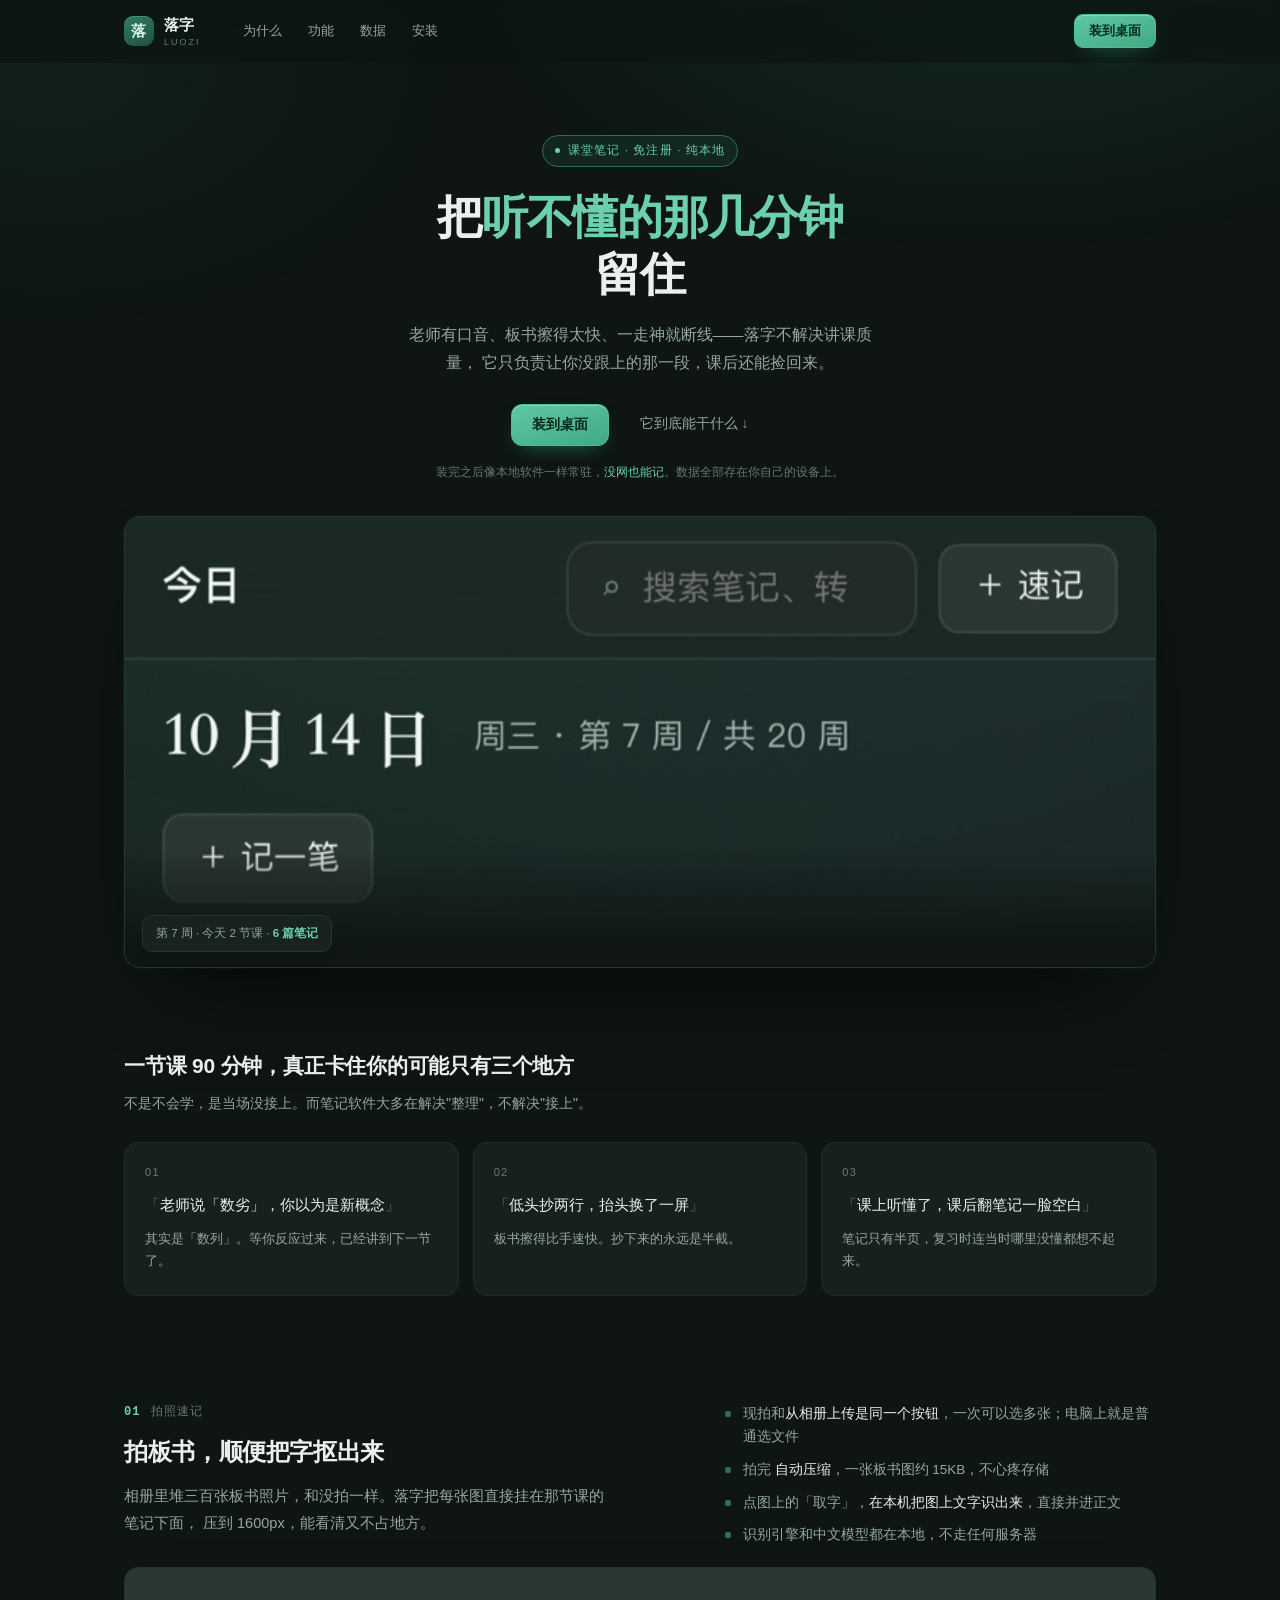
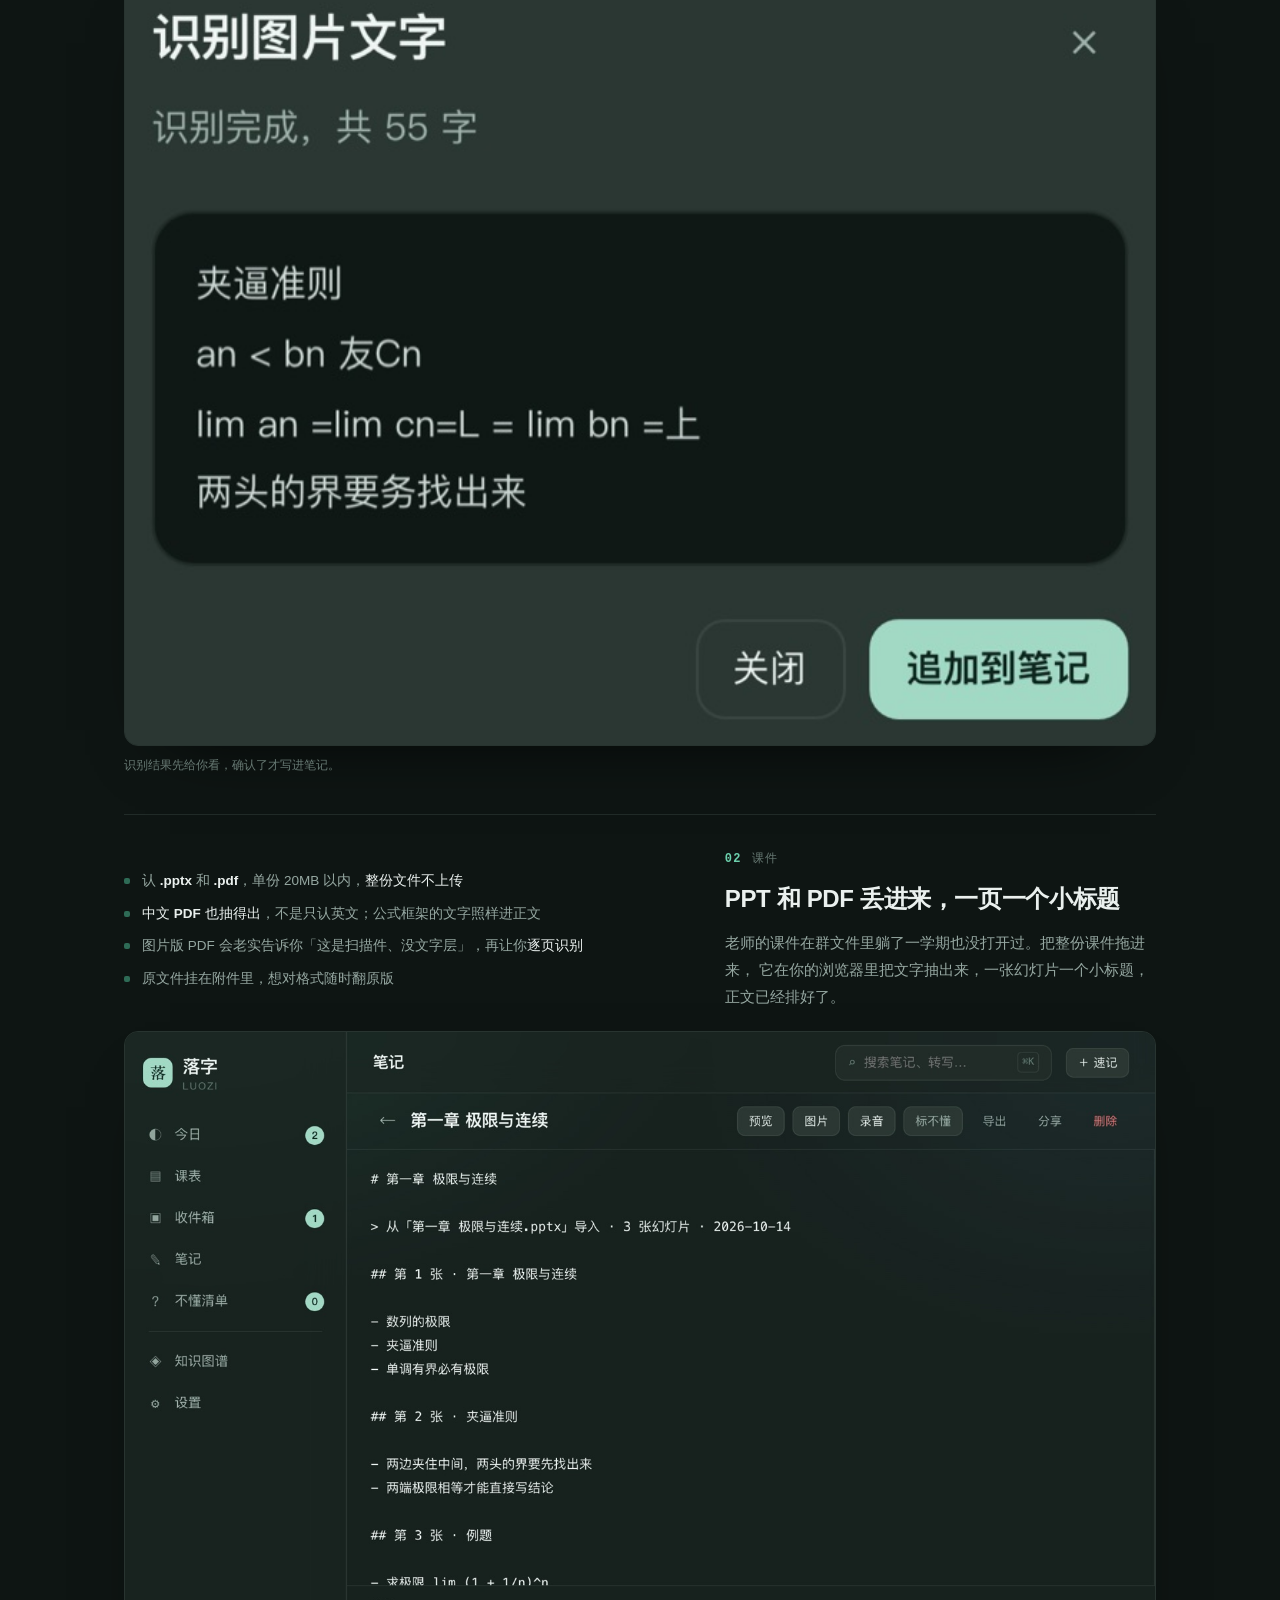
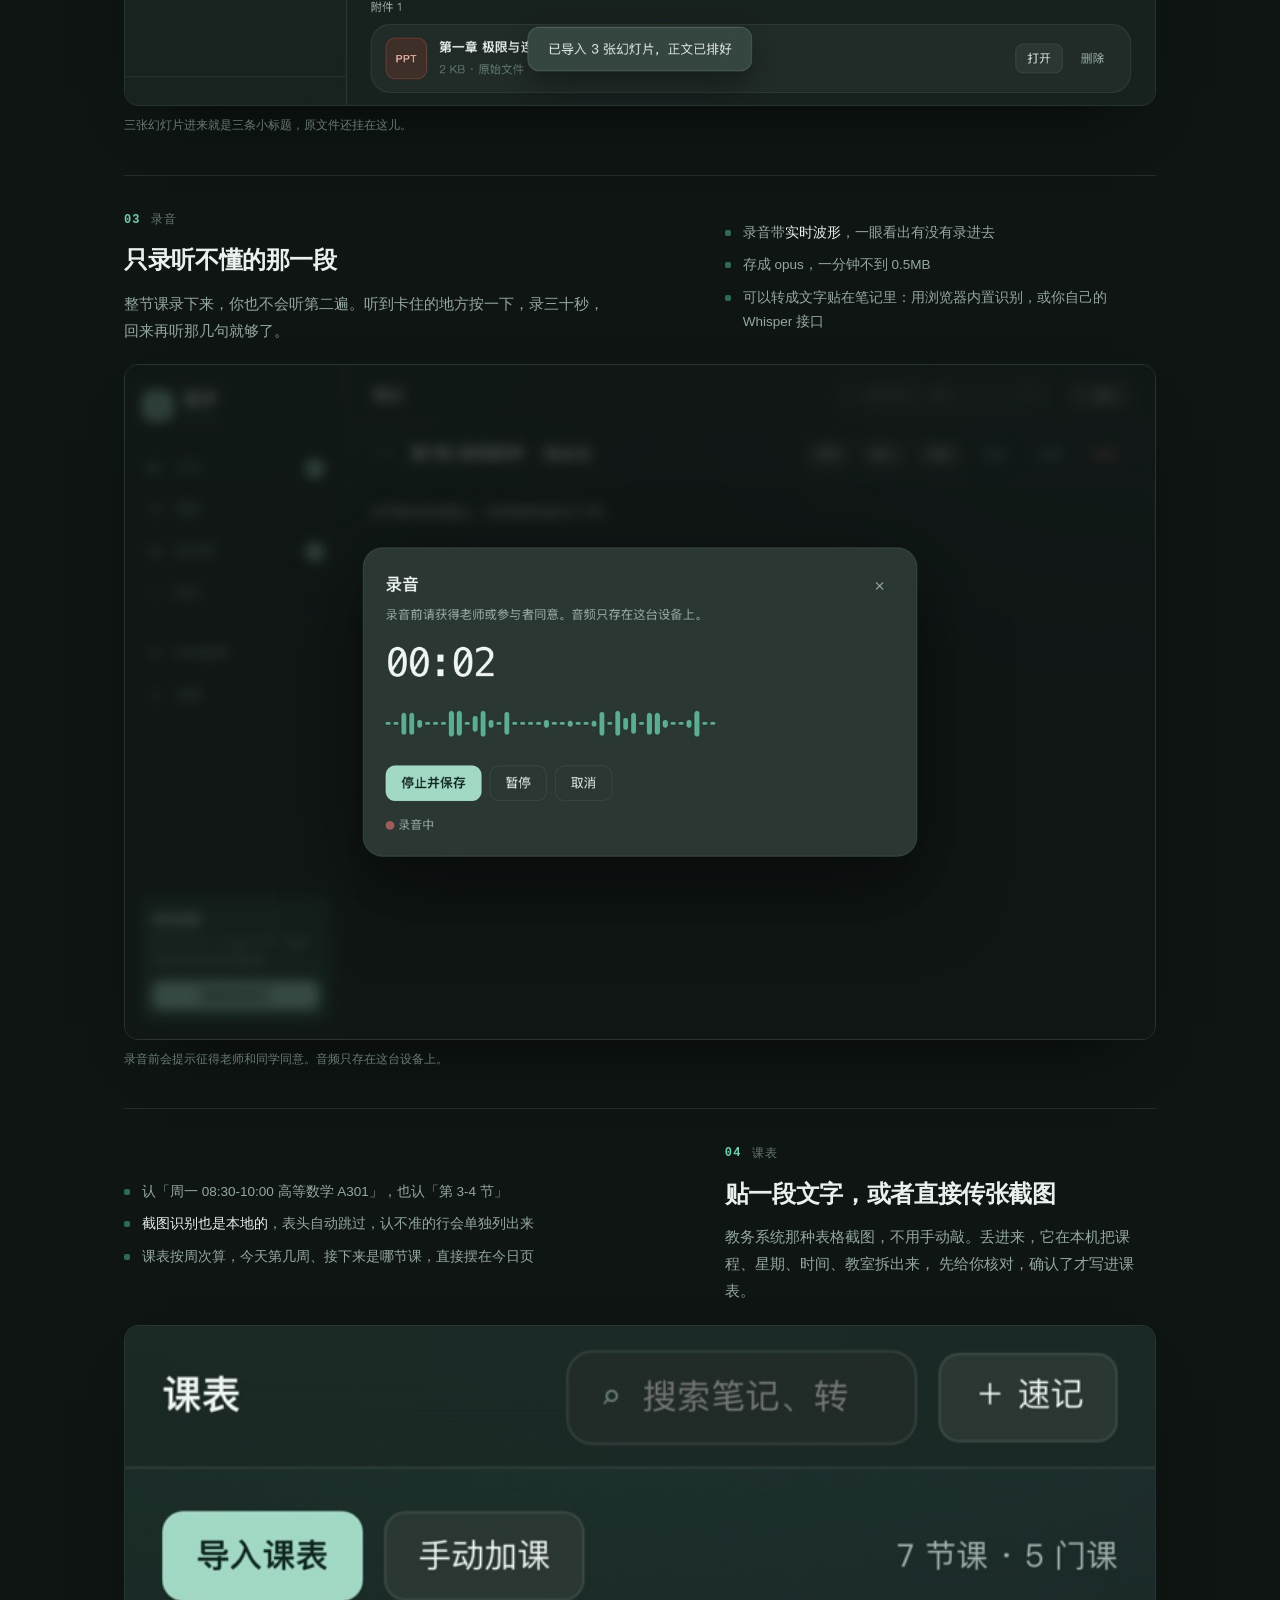
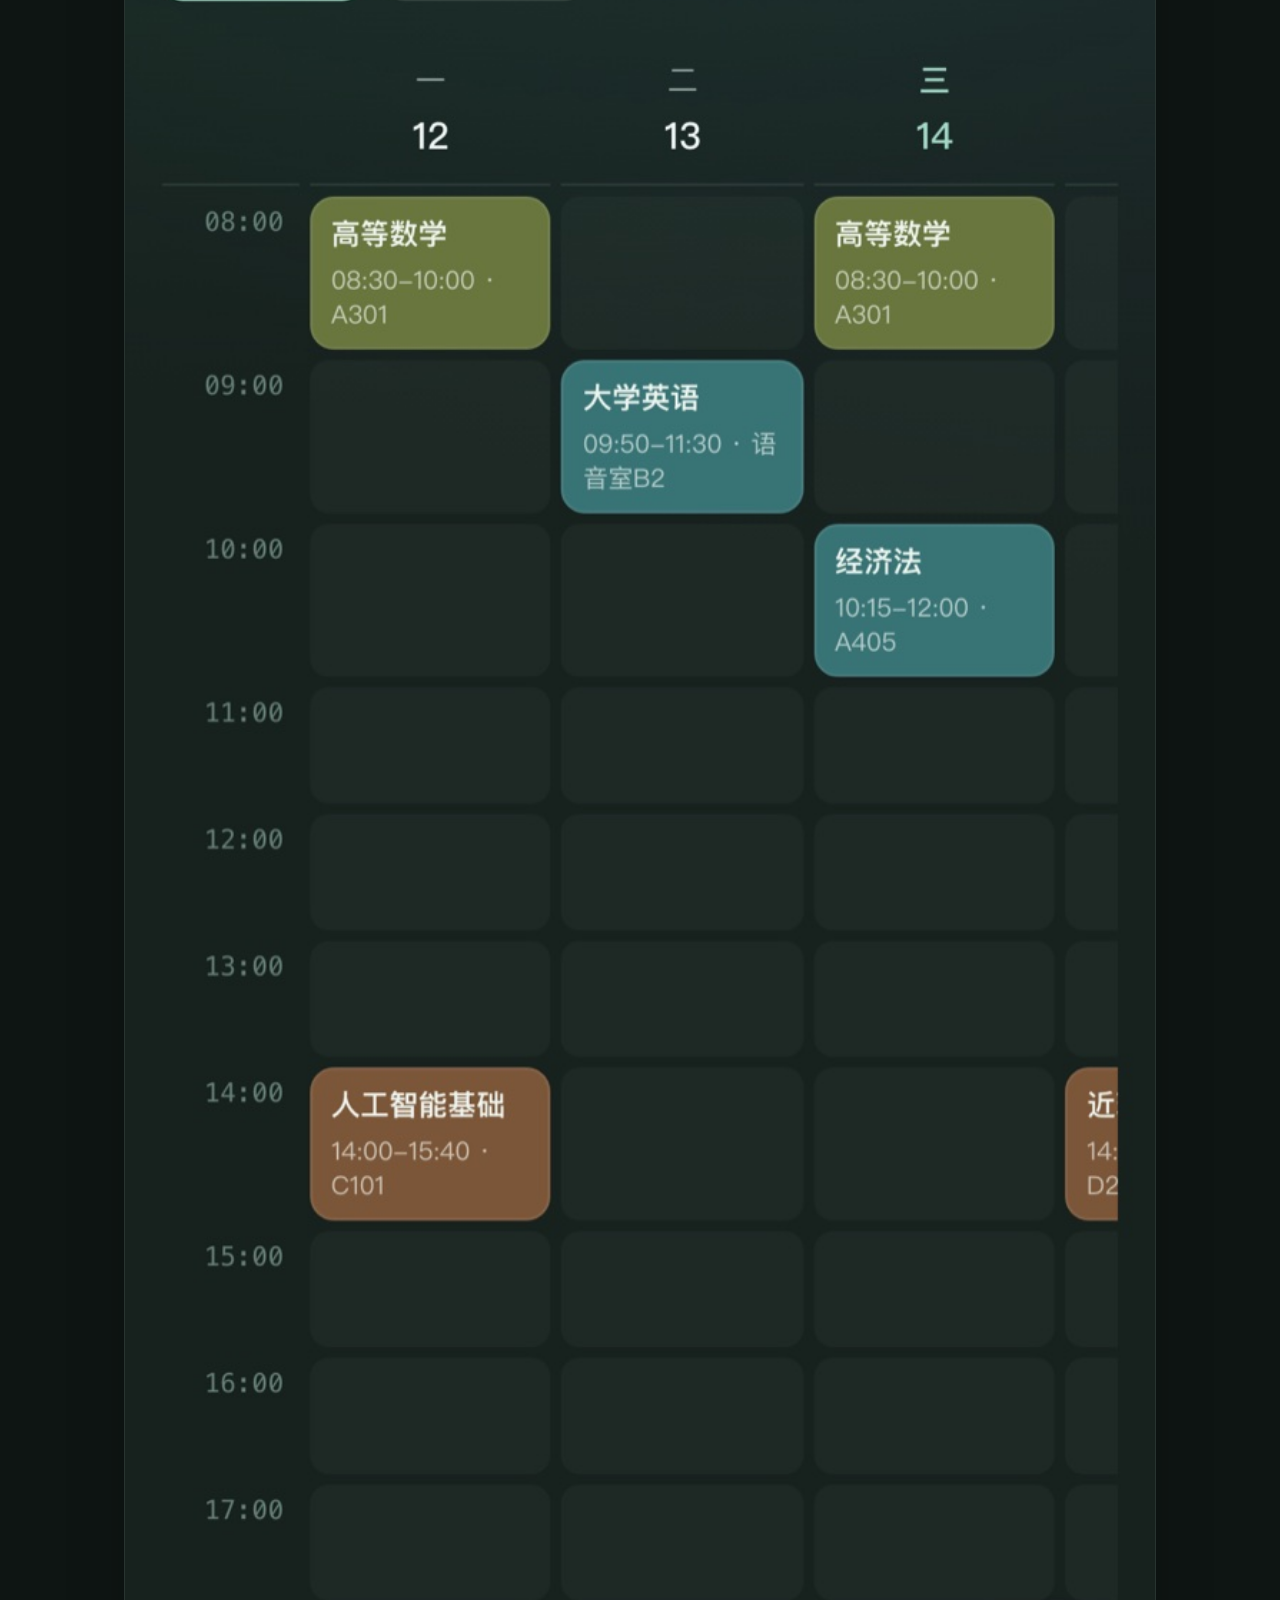
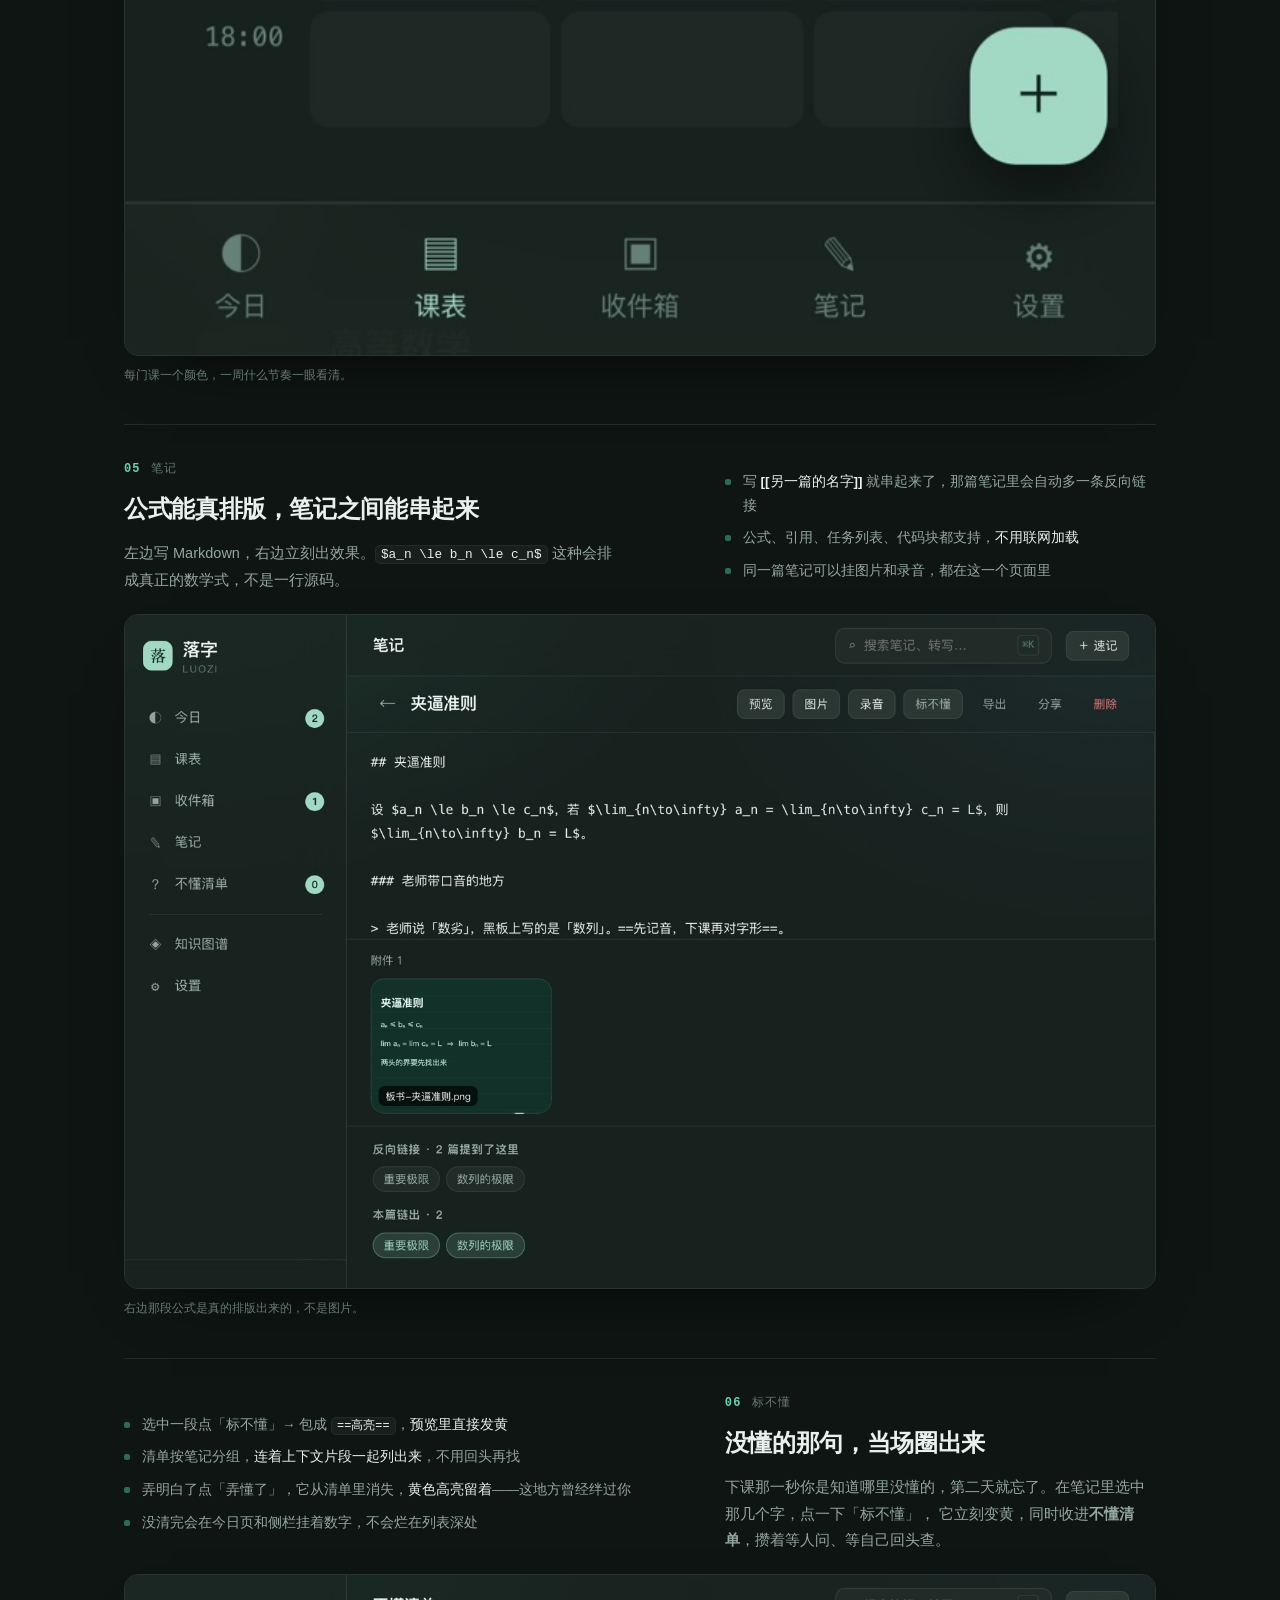
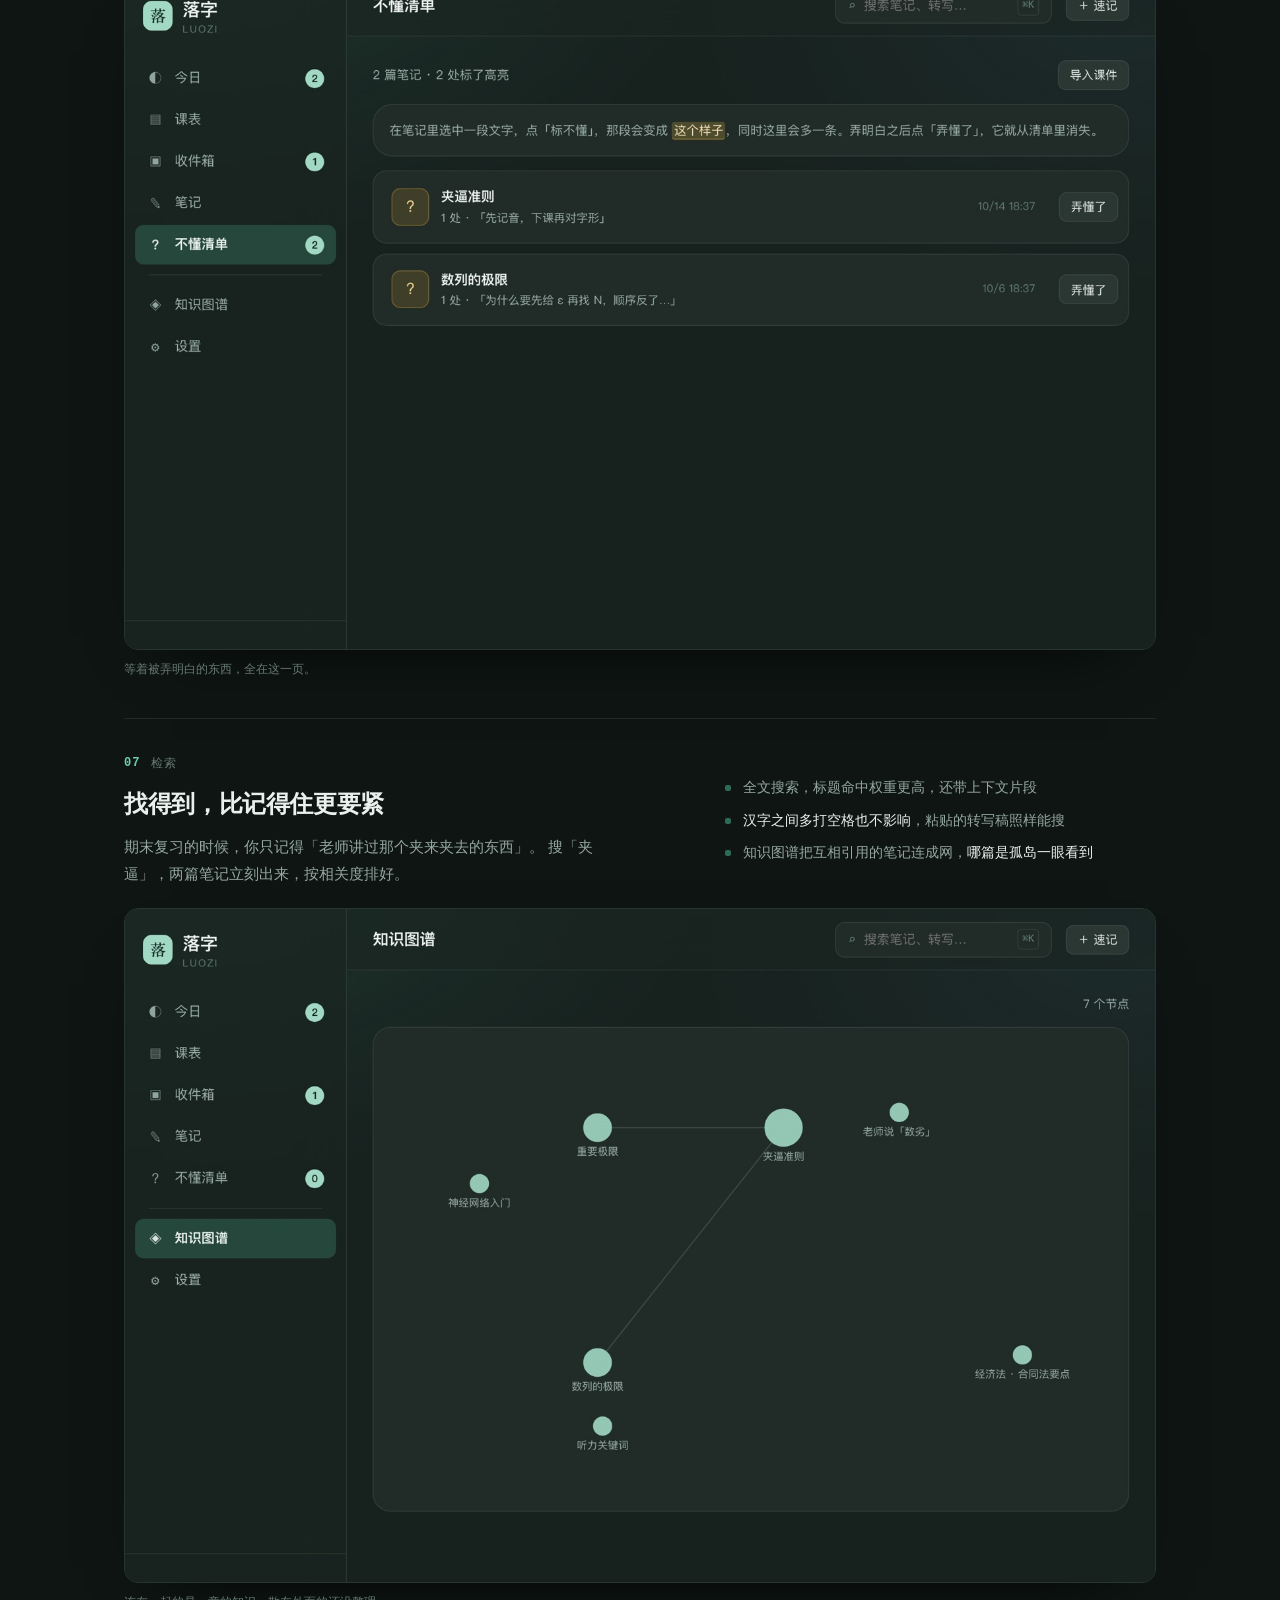
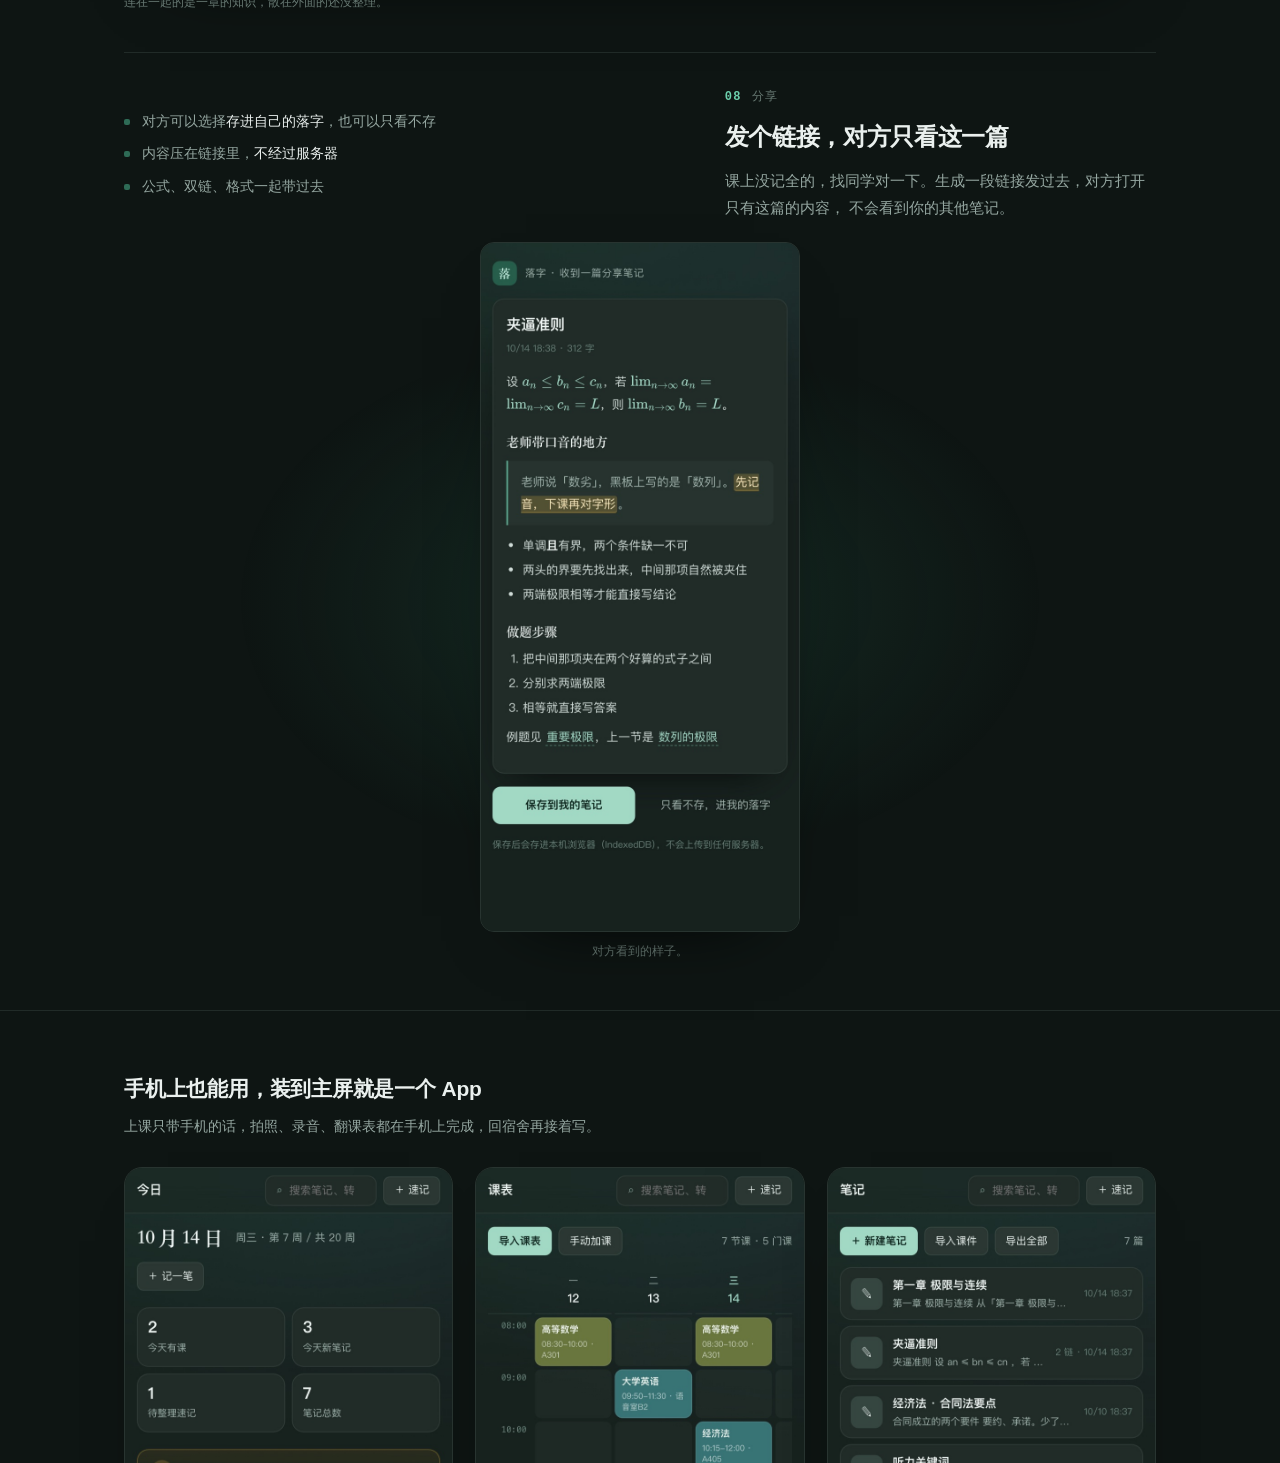
==== index.html @ c2683d43 "落字 v1.4.0：拍照速记 / 课件导入 / 录音 / 双链笔记" ====
<!DOCTYPE html>
<html lang="zh-CN">
<head>
<meta charset="UTF-8">
<meta name="viewport" content="width=device-width, initial-scale=1, viewport-fit=cover">
<title>落字 · 把听不懂的那几分钟留住</title>
<meta name="description" content="落字是给大学生用的课堂笔记工具：拍板书取字、把 PPT 和 PDF 课件导进来、录没听懂的那段、识别课表截图、写带公式和双链的笔记，再把没弄懂的地方圈出来。不用注册，数据只存在你自己的设备上。">
<meta name="theme-color" content="#0c1814">
<link rel="manifest" href="manifest.webmanifest">
<link rel="icon" href="icons/favicon-32.png" sizes="32x32">
<link rel="apple-touch-icon" href="icons/apple-touch-icon.png">
<style>
:root {
  --hue: 159;
  --bg: hsl(159 20% 7%);
  --bg-soft: hsl(159 17% 9%);
  --panel: hsl(159 15% 11%);
  --line: hsl(159 13% 18%);
  --line-soft: hsl(159 13% 15%);
  --ink: hsl(159 18% 93%);
  --muted: hsl(159 9% 62%);
  --faint: hsl(159 8% 44%);
  --mint: hsl(159 52% 62%);
  --mint-soft: hsl(159 40% 30%);
  --mint-deep: hsl(159 45% 18%);
  --warn: hsl(32 70% 62%);
  --r: 14px;
  --maxw: 1080px;
}

* { box-sizing: border-box; }
html { scroll-behavior: smooth; }

body {
  margin: 0;
  background: var(--bg);
  color: var(--ink);
  font-family: -apple-system, BlinkMacSystemFont, "PingFang SC", "Hiragino Sans GB",
    "Microsoft YaHei", "Segoe UI", Roboto, sans-serif;
  font-size: 15px;
  line-height: 1.7;
  -webkit-font-smoothing: antialiased;
  text-rendering: optimizeLegibility;
}

/* 背景一层极淡的光，别用花哨渐变 */
body::before {
  content: "";
  position: fixed;
  inset: 0;
  pointer-events: none;
  z-index: 0;
  background:
    radial-gradient(900px 520px at 78% -8%, hsl(159 45% 26% / .30), transparent 62%),
    radial-gradient(680px 420px at 4% 8%, hsl(159 40% 20% / .22), transparent 60%);
}
body > * { position: relative; z-index: 1; }

.wrap { max-width: var(--maxw); margin: 0 auto; padding: 0 24px; }
img { max-width: 100%; height: auto; display: block; }
a { color: inherit; text-decoration: none; }

/* ---------------- 顶部 ---------------- */
.topbar {
  position: sticky; top: 0; z-index: 50;
  backdrop-filter: saturate(140%) blur(14px);
  background: hsl(159 20% 7% / .78);
  border-bottom: 1px solid transparent;
  transition: border-color .25s, background .25s;
}
.topbar.stuck { border-bottom-color: var(--line-soft); }
.topbar .wrap {
  height: 62px; display: flex; align-items: center; gap: 18px;
}
.brand { display: flex; align-items: center; gap: 10px; font-weight: 600; letter-spacing: .01em; }
.brand .mark {
  width: 30px; height: 30px; border-radius: 9px; display: grid; place-items: center;
  background: linear-gradient(150deg, hsl(159 46% 34%), hsl(159 42% 22%));
  color: hsl(159 60% 90%); font-size: 15px; font-weight: 700;
  box-shadow: inset 0 1px 0 hsl(159 60% 70% / .25);
}
.brand small { display: block; font-size: 9px; letter-spacing: .22em; color: var(--faint); font-weight: 500; margin-top: -3px; }
.topnav { display: flex; gap: 4px; margin-left: 14px; }
.topnav a {
  font-size: 13px; color: var(--muted); padding: 7px 11px; border-radius: 8px;
  transition: color .2s, background .2s;
}
.topnav a:hover { color: var(--ink); background: hsl(159 15% 14%); }
.topbar .sp { flex: 1; }

.btn {
  display: inline-flex; align-items: center; justify-content: center; gap: 8px;
  height: 42px; padding: 0 20px; border-radius: 11px; border: 1px solid var(--line);
  background: var(--panel); color: var(--ink); font-size: 13.5px; font-weight: 550;
  cursor: pointer; font-family: inherit; white-space: nowrap;
  transition: transform .16s, background .2s, border-color .2s, box-shadow .2s;
}
.btn:hover { background: hsl(159 15% 14%); border-color: hsl(159 13% 26%); }
.btn:active { transform: translateY(1px); }
.btn-primary {
  background: linear-gradient(160deg, hsl(159 48% 58%), hsl(159 44% 46%));
  border-color: hsl(159 45% 52%); color: hsl(159 60% 10%); font-weight: 650;
  box-shadow: 0 8px 22px -12px hsl(159 60% 40% / .9), inset 0 1px 0 hsl(159 70% 80% / .45);
}
.btn-primary:hover { background: linear-gradient(160deg, hsl(159 52% 64%), hsl(159 46% 50%)); border-color: hsl(159 50% 58%); }
.btn-sm { height: 34px; padding: 0 14px; font-size: 12.5px; border-radius: 9px; }
.btn-ghost { background: transparent; border-color: transparent; color: var(--muted); }
.btn-ghost:hover { color: var(--ink); background: hsl(159 15% 13%); }

/* ---------------- Hero ---------------- */
.hero { padding: 72px 0 34px; }
.hero .grid {
  display: grid; grid-template-columns: minmax(0, 1fr); gap: 34px;
}
.hero-copy { max-width: 720px; margin: 0 auto; text-align: center; }
.eyebrow {
  display: inline-flex; align-items: center; gap: 8px;
  font-size: 11.5px; letter-spacing: .1em; color: var(--mint);
  border: 1px solid var(--mint-soft); background: hsl(159 40% 14% / .6);
  padding: 5px 12px; border-radius: 999px; margin-bottom: 22px;
}
.eyebrow i { width: 5px; height: 5px; border-radius: 50%; background: var(--mint); display: block; }
.hero h1 {
  margin: 0 0 18px; font-size: clamp(30px, 3.6vw, 46px); line-height: 1.24;
  letter-spacing: -.02em; font-weight: 680;
}
.hero h1 em { font-style: normal; color: var(--mint); }
.hero .lead {
  margin: 0 0 26px; font-size: 15.5px; color: var(--muted); line-height: 1.85; max-width: 30em;
}
.hero .cta { display: flex; gap: 10px; flex-wrap: wrap; align-items: center; justify-content: center; }
.hero .micro { margin: 16px 0 0; font-size: 12px; color: var(--faint); line-height: 1.7; }
.hero .micro b { color: var(--mint); font-weight: 550; }

.hero-shot { position: relative; }
.hero-shot .frame {
  position: relative; border-radius: 16px; overflow: hidden; border: 1px solid var(--line);
  background: var(--panel); max-height: 452px;
  box-shadow: 0 40px 90px -50px #000, 0 0 0 1px hsl(159 30% 40% / .06);
}
/* 底部渐隐，让窗口自然落进页面，而不是一刀切断 */
.hero-shot .frame::after {
  content: ""; position: absolute; left: 0; right: 0; bottom: 0; height: 120px;
  background: linear-gradient(to bottom, hsl(159 20% 7% / 0), var(--bg) 88%);
  pointer-events: none;
}
.hero-shot .frame img { width: 100%; }
.hero-shot .badge {
  position: absolute; left: 18px; bottom: 16px;
  background: hsl(159 18% 12% / .92); border: 1px solid var(--line);
  border-radius: 10px; padding: 8px 13px; font-size: 11.5px; color: var(--muted);
  backdrop-filter: blur(8px);
  box-shadow: 0 12px 30px -18px #000;
}
.hero-shot .badge b { color: var(--mint); font-weight: 600; }

/* ---------------- 痛点 ---------------- */
.pain { padding: 46px 0 18px; }
.sec-head { margin-bottom: 26px; }
.sec-head h2 { margin: 0 0 8px; font-size: 21px; letter-spacing: -.01em; font-weight: 620; }
.sec-head p { margin: 0; color: var(--muted); font-size: 14px; }
.pain-grid { display: grid; grid-template-columns: repeat(3, 1fr); gap: 14px; }
.pain-card {
  background: var(--panel); border: 1px solid var(--line-soft); border-radius: var(--r);
  padding: 20px 20px 22px;
}
.pain-card .n {
  font-size: 11px; color: var(--faint); letter-spacing: .12em; margin-bottom: 10px;
}
.pain-card q {
  display: block; font-size: 15px; line-height: 1.7; color: var(--ink); quotes: none;
}
.pain-card q::before { content: "「"; color: var(--faint); }
.pain-card q::after { content: "」"; color: var(--faint); }
.pain-card .then { margin-top: 12px; font-size: 12.5px; color: var(--muted); line-height: 1.75; }

/* ---------------- 功能 ---------------- */
.features { padding: 54px 0 10px; }
.feat {
  display: grid; grid-template-columns: minmax(0, 1fr); gap: 20px;
  padding: 34px 0 40px; border-top: 1px solid var(--line-soft);
}
.feat:first-of-type { border-top: none; }
/* 文案区：标题/引言在一边，三条要点在另一边，左右交错出节奏 */
.feat-copy {
  display: grid; grid-template-columns: minmax(0, 1.12fr) minmax(0, .88fr);
  column-gap: 52px; align-items: center;
}
.feat-copy > * { grid-column: 1; }
.feat-copy > ul { grid-column: 2; grid-row: 1 / span 4; align-self: center; }
.feat.flip .feat-copy > * { grid-column: 2; }
.feat.flip .feat-copy > ul { grid-column: 1; }
.feat .kicker {
  display: flex; align-items: center; gap: 10px; margin-bottom: 10px;
  font-size: 11.5px; letter-spacing: .1em; color: var(--faint);
}
.feat .kicker b {
  font-family: ui-monospace, SFMono-Regular, Menlo, monospace;
  font-size: 12px; color: var(--mint); font-weight: 600;
}
.feat h3 { margin: 0 0 10px; font-size: 24px; letter-spacing: -.015em; font-weight: 650; }
.feat p { margin: 0; color: var(--muted); font-size: 14.5px; line-height: 1.85; max-width: 34em; }
.feat ul { margin: 0; padding: 0; list-style: none; display: grid; gap: 9px; }
.feat li { position: relative; padding-left: 18px; font-size: 13.5px; color: var(--muted); line-height: 1.75; }
.feat li::before {
  content: ""; position: absolute; left: 0; top: 9px;
  width: 6px; height: 6px; border-radius: 2px; background: var(--mint-soft);
}
.feat li b { color: var(--ink); font-weight: 550; }
.feat code {
  font-family: ui-monospace, SFMono-Regular, Menlo, monospace;
  font-size: .88em; padding: 1px 5px; border-radius: 5px;
  background: var(--panel); border: 1px solid var(--line-soft);
  color: var(--ink); white-space: nowrap;
}
.feat-shot .frame {
  border-radius: var(--r); overflow: hidden; border: 1px solid var(--line);
  background: var(--panel); box-shadow: 0 30px 70px -46px #000;
}
.frame picture { display: block; }
.feat-shot .frame img { width: 100%; }
.feat-shot .cap {
  margin-top: 10px; font-size: 11.5px; color: var(--faint); line-height: 1.6;
}
.feat-shot.phone { position: relative; }
.feat-shot.phone::before {
  content: ""; position: absolute; inset: 0; pointer-events: none;
  background: radial-gradient(ellipse 54% 52% at 50% 50%, hsl(159 42% 24% / .34), transparent 72%);
}
.feat-shot.phone .frame { max-width: 320px; margin: 0 auto; position: relative; }
.feat-shot.phone .cap { text-align: center; }

/* ---------------- 手机展示 ---------------- */
.mobile { padding: 60px 0 30px; border-top: 1px solid var(--line-soft); }
.phones { display: grid; grid-template-columns: repeat(3, 1fr); gap: 22px; margin-top: 28px; }
.phones figure { margin: 0; }
.phones .frame {
  border-radius: 18px; overflow: hidden; border: 1px solid var(--line);
  background: var(--panel); box-shadow: 0 30px 60px -44px #000;
}
.phones figcaption { margin-top: 12px; font-size: 12px; color: var(--faint); text-align: center; }

/* ---------------- 原则 ---------------- */
.principles { padding: 52px 0 20px; }
.principle-grid { display: grid; grid-template-columns: repeat(2, 1fr); gap: 14px; }
.pr-card {
  background: var(--panel); border: 1px solid var(--line-soft); border-radius: var(--r);
  padding: 22px 22px 24px;
}
.pr-card h4 { margin: 0 0 8px; font-size: 15px; font-weight: 600; display: flex; align-items: center; gap: 9px; }
.pr-card h4 span {
  width: 22px; height: 22px; border-radius: 7px; display: grid; place-items: center;
  background: var(--mint-deep); color: var(--mint); font-size: 12px;
}
.pr-card p { margin: 0; font-size: 13px; color: var(--muted); line-height: 1.8; }

/* ---------------- 安装 ---------------- */
.install {
  margin: 56px 0 0; padding: 40px 0 56px; border-top: 1px solid var(--line-soft);
}
.install-card {
  border: 1px solid var(--line); border-radius: 18px; overflow: hidden;
  background:
    radial-gradient(700px 300px at 12% 0%, hsl(159 42% 18% / .8), transparent 60%),
    var(--bg-soft);
  padding: 34px 34px 36px;
}
.install-card h2 { margin: 0 0 8px; font-size: 22px; font-weight: 640; letter-spacing: -.01em; }
.install-card > p { margin: 0 0 22px; color: var(--muted); font-size: 14px; max-width: 44em; }
.plats { display: grid; grid-template-columns: repeat(3, 1fr); gap: 12px; margin-bottom: 24px; }
.plat {
  background: hsl(159 18% 10% / .7); border: 1px solid var(--line-soft);
  border-radius: 12px; padding: 16px 16px 18px;
}
.plat .os { font-size: 12px; color: var(--mint); letter-spacing: .06em; margin-bottom: 8px; font-weight: 550; }
.plat ol { margin: 0; padding-left: 16px; font-size: 12.5px; color: var(--muted); line-height: 1.85; }
.plat ol li::marker { color: var(--faint); }
.install-note {
  font-size: 12px; color: var(--faint); line-height: 1.75; margin: 0;
}
.install-note b { color: var(--muted); font-weight: 550; }
.install-cta { display: flex; gap: 10px; flex-wrap: wrap; align-items: center; margin-bottom: 16px; }
.install-cta .btn { margin: 0; }

/* ---------------- 页脚 ---------------- */
.foot {
  border-top: 1px solid var(--line-soft); padding: 30px 0 44px;
  display: flex; gap: 16px; align-items: center; flex-wrap: wrap;
  font-size: 12px; color: var(--faint);
}
.foot .sp { flex: 1; }
.foot a { color: var(--muted); }
.foot a:hover { color: var(--ink); }

/* ---------------- 安装提示条 ---------------- */
.snack {
  position: fixed; left: 50%; bottom: 26px; transform: translate(-50%, 20px);
  background: hsl(159 20% 12%); border: 1px solid var(--line);
  border-radius: 12px; padding: 13px 18px; font-size: 13px; color: var(--ink);
  box-shadow: 0 20px 50px -22px #000; opacity: 0; pointer-events: none;
  transition: opacity .22s, transform .22s; max-width: calc(100vw - 40px);
  line-height: 1.65; z-index: 90;
}
.snack.on { opacity: 1; transform: translate(-50%, 0); }

/* ---------------- 移动端 ---------------- */
@media (max-width: 900px) {
  .hero { padding: 42px 0 20px; }
  .hero .grid { grid-template-columns: 1fr; gap: 34px; }
  .pain-grid { grid-template-columns: 1fr; }
  .feat { gap: 20px; padding: 30px 0 34px; }
  .feat-copy { grid-template-columns: minmax(0, 1fr); column-gap: 0; row-gap: 14px; }
  .feat-copy > *, .feat.flip .feat-copy > * { grid-column: 1; }
  .feat-copy > ul, .feat.flip .feat-copy > ul { grid-column: 1; grid-row: auto; }
  .feat p { max-width: none; }
  /* 手机上换成竖版截图，按手机宽度收窄，别拉满整屏 */
  .feat-shot .frame { max-width: 310px; margin: 0 auto; }
  .feat-shot.land .frame { max-width: none; }
  .mobile { display: none; }
  .principle-grid { grid-template-columns: 1fr; }
  .plats { grid-template-columns: 1fr; }
  .phones { grid-template-columns: repeat(3, 1fr); gap: 10px; }
  .topnav { display: none; }
  .topbar .wrap { height: 56px; }
  .hero-shot .badge { left: 8px; bottom: 8px; }
}
@media (max-width: 620px) {
  .wrap { padding: 0 18px; }
  .hero h1 { font-size: 28px; }
  .hero .cta .btn { flex: 1; }
  .phones { grid-template-columns: 1fr; gap: 28px; }
  .phones .frame { max-width: 280px; margin: 0 auto; }
  .install-card { padding: 24px 20px 26px; }
  .brand small { display: none; }
}
@media (prefers-reduced-motion: reduce) {
  * { animation-duration: .01ms !important; transition-duration: .01ms !important; scroll-behavior: auto; }
}
</style>
</head>
<body>

<header class="topbar" id="topbar">
  <div class="wrap">
    <a class="brand" href="./">
      <span class="mark">落</span>
      <span>落字<small>LUOZI</small></span>
    </a>
    <nav class="topnav">
      <a href="#pain">为什么</a>
      <a href="#how">功能</a>
      <a href="#local">数据</a>
      <a href="#install">安装</a>
    </nav>
    <div class="sp"></div>
    <button class="btn btn-primary btn-sm" data-install>装到桌面</button>
  </div>
</header>

<main>

  <!-- ============ Hero ============ -->
  <section class="hero">
    <div class="wrap grid">
      <div class="hero-copy">
        <span class="eyebrow"><i></i>课堂笔记 · 免注册 · 纯本地</span>
        <h1>把<em>听不懂的那几分钟</em><br>留住</h1>
        <p class="lead">
          老师有口音、板书擦得太快、一走神就断线——落字不解决讲课质量，
          它只负责让你没跟上的那一段，课后还能捡回来。
        </p>
        <div class="cta">
          <button class="btn btn-primary" data-install>装到桌面</button>
          <a class="btn btn-ghost" href="#how">它到底能干什么 ↓</a>
        </div>
        <p class="micro" id="install-hint">
          装完之后像本地软件一样常驻，<b>没网也能记</b>。数据全部存在你自己的设备上。
        </p>
      </div>
      <div class="hero-shot">
        <div class="frame">
          <picture><source media="(max-width: 700px)" srcset="shots/m-today.jpg" width="720" height="1558"><img src="shots/today.jpg" width="1560" height="1020" alt="落字的今日页：显示当天课程、今日新笔记数和最近编辑的笔记"></picture>
        </div>
        <div class="badge">第 7 周 · 今天 2 节课 · <b>6 篇笔记</b></div>
      </div>
    </div>
  </section>

  <!-- ============ 痛点 ============ -->
  <section class="pain" id="pain">
    <div class="wrap">
      <div class="sec-head">
        <h2>一节课 90 分钟，真正卡住你的可能只有三个地方</h2>
        <p>不是不会学，是当场没接上。而笔记软件大多在解决"整理"，不解决"接上"。</p>
      </div>
      <div class="pain-grid">
        <div class="pain-card">
          <div class="n">01</div>
          <q>老师说「数劣」，你以为是新概念</q>
          <div class="then">其实是「数列」。等你反应过来，已经讲到下一节了。</div>
        </div>
        <div class="pain-card">
          <div class="n">02</div>
          <q>低头抄两行，抬头换了一屏</q>
          <div class="then">板书擦得比手速快。抄下来的永远是半截。</div>
        </div>
        <div class="pain-card">
          <div class="n">03</div>
          <q>课上听懂了，课后翻笔记一脸空白</q>
          <div class="then">笔记只有半页，复习时连当时哪里没懂都想不起来。</div>
        </div>
      </div>
    </div>
  </section>

  <!-- ============ 功能 ============ -->
  <section class="features" id="how">
    <div class="wrap">

      <div class="feat">
        <div class="feat-copy">
          <div class="kicker"><b>01</b> 拍照速记</div>
          <h3>拍板书，顺便把字抠出来</h3>
          <p>
            相册里堆三百张板书照片，和没拍一样。落字把每张图直接挂在那节课的笔记下面，
            压到 1600px，能看清又不占地方。
          </p>
          <ul>
            <li>现拍和<b>从相册上传是同一个按钮</b>，一次可以选多张；电脑上就是普通选文件</li>
            <li>拍完 <b>自动压缩</b>，一张板书图约 15KB，不心疼存储</li>
            <li>点图上的「取字」，<b>在本机把图上文字识出来</b>，直接并进正文</li>
            <li>识别引擎和中文模型都在本地，不走任何服务器</li>
          </ul>
        </div>
        <div class="feat-shot land">
          <div class="frame">
            <picture><source media="(max-width: 700px)" srcset="shots/m-ocr.jpg" width="720" height="543"><img src="shots/ocr.jpg" width="1560" height="1020" alt="在笔记里对一张板书图片执行「取字」，识别结果出现在弹层中"></picture>
          </div>
          <div class="cap">识别结果先给你看，确认了才写进笔记。</div>
        </div>
      </div>

      <div class="feat flip">
        <div class="feat-copy">
          <div class="kicker"><b>02</b> 课件</div>
          <h3>PPT 和 PDF 丢进来，一页一个小标题</h3>
          <p>
            老师的课件在群文件里躺了一学期也没打开过。把整份课件拖进来，
            它在你的浏览器里把文字抽出来，一张幻灯片一个小标题，正文已经排好了。
          </p>
          <ul>
            <li>认 <b>.pptx</b> 和 <b>.pdf</b>，单份 20MB 以内，<b>整份文件不上传</b></li>
            <li><b>中文 PDF 也抽得出</b>，不是只认英文；公式框架的文字照样进正文</li>
            <li>图片版 PDF 会老实告诉你「这是扫描件、没文字层」，再让你<b>逐页识别</b></li>
            <li>原文件挂在附件里，想对格式随时翻原版</li>
          </ul>
        </div>
        <div class="feat-shot land">
          <div class="frame">
            <picture><source media="(max-width: 700px)" srcset="shots/m-doc.jpg" width="720" height="1558"><img src="shots/doc.jpg" width="1560" height="1020" alt="导入一份 PPTX 后生成的笔记：每张幻灯片变成一个二级标题，底部附件区挂着原始的 PPT 文件，可以打开或删除"></picture>
          </div>
          <div class="cap">三张幻灯片进来就是三条小标题，原文件还挂在这儿。</div>
        </div>
      </div>

      <div class="feat">
        <div class="feat-copy">
          <div class="kicker"><b>03</b> 录音</div>
          <h3>只录听不懂的那一段</h3>
          <p>
            整节课录下来，你也不会听第二遍。听到卡住的地方按一下，录三十秒，
            回来再听那几句就够了。
          </p>
          <ul>
            <li>录音带<b>实时波形</b>，一眼看出有没有录进去</li>
            <li>存成 opus，一分钟不到 0.5MB</li>
            <li>可以转成文字贴在笔记里：用浏览器内置识别，或你自己的 Whisper 接口</li>
          </ul>
        </div>
        <div class="feat-shot land">
          <div class="frame">
            <picture><source media="(max-width: 700px)" srcset="shots/m-recorder.jpg" width="720" height="567"><img src="shots/recorder.jpg" width="1560" height="1020" alt="录音面板：计时、实时电平波形、暂停与取消"></picture>
          </div>
          <div class="cap">录音前会提示征得老师和同学同意。音频只存在这台设备上。</div>
        </div>
      </div>

      <div class="feat flip">
        <div class="feat-copy">
          <div class="kicker"><b>04</b> 课表</div>
          <h3>贴一段文字，或者直接传张截图</h3>
          <p>
            教务系统那种表格截图，不用手动敲。丢进来，它在本机把课程、星期、时间、教室拆出来，
            先给你核对，确认了才写进课表。
          </p>
          <ul>
            <li>认「周一 08:30-10:00 高等数学 A301」，也认「第 3-4 节」</li>
            <li><b>截图识别也是本地的</b>，表头自动跳过，认不准的行会单独列出来</li>
            <li>课表按周次算，今天第几周、接下来是哪节课，直接摆在今日页</li>
          </ul>
        </div>
        <div class="feat-shot">
          <div class="frame">
            <picture><source media="(max-width: 700px)" srcset="shots/m-schedule.jpg" width="720" height="1558"><img src="shots/schedule.jpg" width="1560" height="1020" alt="落字的周课表：按时间轴排列的彩色课程块，下面是课程列表"></picture>
          </div>
          <div class="cap">每门课一个颜色，一周什么节奏一眼看清。</div>
        </div>
      </div>

      <div class="feat">
        <div class="feat-copy">
          <div class="kicker"><b>05</b> 笔记</div>
          <h3>公式能真排版，笔记之间能串起来</h3>
          <p>
            左边写 Markdown，右边立刻出效果。<code>$a_n \le b_n \le c_n$</code>
            这种会排成真正的数学式，不是一行源码。
          </p>
          <ul>
            <li>写 <b>[[另一篇的名字]]</b> 就串起来了，那篇笔记里会自动多一条反向链接</li>
            <li>公式、引用、任务列表、代码块都支持，<b>不用联网加载</b></li>
            <li>同一篇笔记可以挂图片和录音，都在这一个页面里</li>
          </ul>
        </div>
        <div class="feat-shot">
          <div class="frame">
            <picture><source media="(max-width: 700px)" srcset="shots/m-note.jpg" width="720" height="1558"><img src="shots/note.jpg" width="1560" height="1020" alt="笔记编辑页：左边 Markdown 源码，右边实时预览公式与引用，下方是附件和反向链接"></picture>
          </div>
          <div class="cap">右边那段公式是真的排版出来的，不是图片。</div>
        </div>
      </div>

      <div class="feat flip">
        <div class="feat-copy">
          <div class="kicker"><b>06</b> 标不懂</div>
          <h3>没懂的那句，当场圈出来</h3>
          <p>
            下课那一秒你是知道哪里没懂的，第二天就忘了。在笔记里选中那几个字，点一下「标不懂」，
            它立刻变黄，同时收进<b>不懂清单</b>，攒着等人问、等自己回头查。
          </p>
          <ul>
            <li>选中一段点「标不懂」→ 包成 <code>==高亮==</code>，<b>预览里直接发黄</b></li>
            <li>清单按笔记分组，<b>连着上下文片段一起列出来</b>，不用回头再找</li>
            <li>弄明白了点「弄懂了」，它从清单里消失，<b>黄色高亮留着</b>——这地方曾经绊过你</li>
            <li>没清完会在今日页和侧栏挂着数字，不会烂在列表深处</li>
          </ul>
        </div>
        <div class="feat-shot land">
          <div class="frame">
            <picture><source media="(max-width: 700px)" srcset="shots/m-unknown.jpg" width="720" height="1558"><img src="shots/unknown.jpg" width="1560" height="1020" alt="不懂清单页：按笔记列出标了高亮的片段，每条右边有「弄懂了」按钮，顶部显示共几篇笔记几处高亮"></picture>
          </div>
          <div class="cap">等着被弄明白的东西，全在这一页。</div>
        </div>
      </div>

      <div class="feat">
        <div class="feat-copy">
          <div class="kicker"><b>07</b> 检索</div>
          <h3>找得到，比记得住更要紧</h3>
          <p>
            期末复习的时候，你只记得「老师讲过那个夹来夹去的东西」。
            搜「夹逼」，两篇笔记立刻出来，按相关度排好。
          </p>
          <ul>
            <li>全文搜索，标题命中权重更高，还带上下文片段</li>
            <li><b>汉字之间多打空格也不影响</b>，粘贴的转写稿照样能搜</li>
            <li>知识图谱把互相引用的笔记连成网，<b>哪篇是孤岛一眼看到</b></li>
          </ul>
        </div>
        <div class="feat-shot">
          <div class="frame">
            <picture><source media="(max-width: 700px)" srcset="shots/m-graph.jpg" width="720" height="1558"><img src="shots/graph.jpg" width="1560" height="1020" alt="知识图谱：互相引用的笔记连成一张网，还没连上的笔记散在外圈"></picture>
          </div>
          <div class="cap">连在一起的是一章的知识，散在外面的还没整理。</div>
        </div>
      </div>

      <div class="feat flip">
        <div class="feat-copy">
          <div class="kicker"><b>08</b> 分享</div>
          <h3>发个链接，对方只看这一篇</h3>
          <p>
            课上没记全的，找同学对一下。生成一段链接发过去，对方打开只有这篇的内容，
            不会看到你的其他笔记。
          </p>
          <ul>
            <li>对方可以选择<b>存进自己的落字</b>，也可以只看不存</li>
            <li>内容压在链接里，<b>不经过服务器</b></li>
            <li>公式、双链、格式一起带过去</li>
          </ul>
        </div>
        <div class="feat-shot phone">
          <div class="frame">
            <img src="shots/m-share.jpg" width="720" height="1558"
                 alt="手机上打开分享链接：只读的笔记卡片，底部有「保存到我的笔记」按钮">
          </div>
          <div class="cap">对方看到的样子。</div>
        </div>
      </div>

    </div>
  </section>

  <!-- ============ 手机 ============ -->
  <section class="mobile">
    <div class="wrap">
      <div class="sec-head">
        <h2>手机上也能用，装到主屏就是一个 App</h2>
        <p>上课只带手机的话，拍照、录音、翻课表都在手机上完成，回宿舍再接着写。</p>
      </div>
      <div class="phones">
        <figure>
          <div class="frame"><img src="shots/m-today.jpg" width="720" height="1558" alt="手机上的今日页"></div>
          <figcaption>今天有什么课，还剩什么没整理</figcaption>
        </figure>
        <figure>
          <div class="frame"><img src="shots/m-schedule.jpg" width="720" height="1558" alt="手机上的课表"></div>
          <figcaption>整周课表，按当周高亮</figcaption>
        </figure>
        <figure>
          <div class="frame"><img src="shots/m-notes.jpg" width="720" height="1558" alt="手机上的笔记列表"></div>
          <figcaption>笔记列表，带缩略图和摘要</figcaption>
        </figure>
      </div>
    </div>
  </section>

  <!-- ============ 原则 ============ -->
  <section class="principles" id="local">
    <div class="wrap">
      <div class="sec-head">
        <h2>四条它守着的规矩</h2>
        <p>课堂笔记是私人的东西，不该成为别人的数据。</p>
      </div>
      <div class="principle-grid">
        <div class="pr-card">
          <h4><span>1</span>不用注册</h4>
          <p>打开就能用。没有账号、没有验证码、没有"绑定手机号才能导出"。</p>
        </div>
        <div class="pr-card">
          <h4><span>2</span>不上传</h4>
          <p>笔记、图片、录音、课件全存在浏览器的 IndexedDB 里。导入的 PPT 和 PDF 是在浏览器里就地解开的，整份文件不会离开这台设备。</p>
        </div>
        <div class="pr-card">
          <h4><span>3</span>能离线</h4>
          <p>装到桌面后，飞行模式也能打开、也能记。OCR、公式渲染、课件解析都在本地跑。</p>
        </div>
        <div class="pr-card">
          <h4><span>4</span>能带走</h4>
          <p>随时导出 ZIP（图片、转写原文都在里面）或 JSON 备份，换设备用备份恢复，不锁数据。</p>
        </div>
      </div>
    </div>
  </section>

  <!-- ============ 安装 ============ -->
  <section class="install" id="install">
    <div class="wrap">
      <div class="install-card">
        <h2>把它装到桌面上</h2>
        <p>
          落字是个 PWA，不需要去应用商店，也不用下载安装包。
          装完是一个独立窗口，跟普通软件一样从程序坞或主屏点开。
        </p>
        <div class="plats">
          <div class="plat">
            <div class="os">电脑 · Chrome / Edge</div>
            <ol>
              <li>点这一页的「装到桌面」</li>
              <li>浏览器弹出安装框，点「安装」</li>
              <li>从程序坞 / 开始菜单打开</li>
            </ol>
          </div>
          <div class="plat">
            <div class="os">iPhone / iPad · Safari</div>
            <ol>
              <li>用 Safari 打开这一页</li>
              <li>点底部分享按钮</li>
              <li>选「添加到主屏幕」</li>
            </ol>
          </div>
          <div class="plat">
            <div class="os">安卓 · Chrome</div>
            <ol>
              <li>打开这一页</li>
              <li>点右上角三个点</li>
              <li>选「安装应用」或「添加到主屏幕」</li>
            </ol>
          </div>
        </div>
        <div class="install-cta">
          <button class="btn btn-primary" data-install>装到桌面</button>
          <a class="btn btn-ghost" href="./app.html">不装，直接开始用 →</a>
        </div>
        <p class="install-note">
          <b>装不上的话，直接用网页版就行，功能一模一样。</b>
          Mac 上的 Safari 和 Firefox 不支持安装 PWA，点「不装，直接开始用」；
          要装成桌面图标请用 Chrome 或 Edge。在微信里打开这一页的话，点右上角「…」→「在浏览器中打开」，再点安装按钮。
        </p>
      </div>
    </div>
  </section>

  <footer class="wrap foot">
    <span>落字 · LUOZI</span>
    <span>·</span>
    <span>数据存在本地，不经过服务器</span>
    <div class="sp"></div>
    <a href="./app.html">打开应用</a>
    <a href="#install">安装</a>
  </footer>

</main>

<div class="snack" id="snack"></div>

<script>
(function () {
  'use strict';

  // 老版本装好的应用，start_url 还指着 ./index.html（现在这一页是落地页）。
  // 在独立窗口里打开说明用户要点的是「应用」，别让他停在介绍页，直接送进去。
  if (window.matchMedia('(display-mode: standalone)').matches || window.navigator.standalone === true) {
    location.replace('./app.html');
  }

  var deferred = null;
  var snackEl = document.getElementById('snack');
  var snackTimer = null;

  function snack(msg, ms) {
    if (!snackEl) return;
    snackEl.textContent = msg;
    snackEl.classList.add('on');
    clearTimeout(snackTimer);
    snackTimer = setTimeout(function () { snackEl.classList.remove('on'); }, ms || 4200);
  }

  function isStandalone() {
    return window.matchMedia('(display-mode: standalone)').matches ||
      window.navigator.standalone === true;
  }

  function isIOS() {
    var ua = navigator.userAgent;
    return /iPad|iPhone|iPod/.test(ua) && !window.MSStream;
  }

  // 微信内置浏览器装不了 PWA，必须先跳出去用系统浏览器
  function isWeChat() {
    return /MicroMessenger/i.test(navigator.userAgent);
  }

  function isSecure() {
    return window.isSecureContext === true ||
      location.protocol === 'https:' ||
      location.hostname === 'localhost' ||
      location.hostname === '127.0.0.1';
  }

  // ---- 安装入口 ----
  window.addEventListener('beforeinstallprompt', function (e) {
    e.preventDefault();
    deferred = e;
    document.querySelectorAll('[data-install]').forEach(function (b) {
      if (isStandalone()) return;
      b.textContent = '装到桌面';
    });
    var hint = document.getElementById('install-hint');
    if (hint) hint.innerHTML = '浏览器已经准备好安装了，点上面的按钮，弹窗里选「安装」。';
  });

  window.addEventListener('appinstalled', function () {
    deferred = null;
    document.querySelectorAll('[data-install]').forEach(function (b) {
      b.textContent = '打开落字';
    });
    var hint = document.getElementById('install-hint');
    if (hint) hint.innerHTML = '已经装好了。<b>从程序坞或主屏点图标</b>就能直接打开。';
    snack('安装完成，去程序坞里找「落字」');
  });

  document.querySelectorAll('[data-install]').forEach(function (btn) {
    btn.addEventListener('click', async function () {
      // 已经在独立窗口里跑，直接回应用
      if (isStandalone()) {
        location.href = './app.html';
        return;
      }
      // 微信内置浏览器排在 deferred 前面：就算它给了 prompt，调起来也是白调
      if (isWeChat()) {
        snack('微信里装不了：点右上角「…」→「在浏览器中打开」，再点这个按钮。急用就点「不装，直接开始用」', 10000);
        return;
      }
      if (deferred) {
        var d = deferred;
        deferred = null;
        snack('正在打开安装窗口…', 2600);
        d.prompt();
        try {
          var choice = await d.userChoice;
          if (choice && choice.outcome === 'accepted') {
            snack('正在安装…装好后从程序坞打开');
          } else {
            snack('取消了。想装的时候再点一次这个按钮就行');
          }
        } catch (e) {}
        return;
      }
      if (isIOS()) {
        snack('iPhone 上这样装：用 Safari 打开 → 点底部分享按钮 → 选「添加到主屏幕」', 9000);
        return;
      }
      if (!isSecure()) {
        snack('这个地址不能安装：浏览器要求 HTTPS 或本机地址。换成 https 链接再试', 7000);
        return;
      }
      // 剩下的情况：浏览器还没给安装入口
      snack('浏览器还没给出安装入口。用 Chrome 或 Edge 打开这一页，地址栏右侧会出现安装图标；也可能是已经装过了', 9000);
    });
  });

  // ---- 顶栏投影 ----
  var topbar = document.getElementById('topbar');
  function onScroll() {
    if (!topbar) return;
    topbar.classList.toggle('stuck', window.scrollY > 8);
  }
  window.addEventListener('scroll', onScroll, { passive: true });
  onScroll();

  // ---- 注册 Service Worker，落地页也要能离线打开 ----
  if ('serviceWorker' in navigator && isSecure()) {
    navigator.serviceWorker.register('sw.js').catch(function () {});
  }

  // ---- 已经装过的话，把按钮文案改掉 ----
  if (isStandalone()) {
    document.querySelectorAll('[data-install]').forEach(function (b) {
      b.textContent = '打开落字';
    });
  }
})();
</script>
</body>
</html>
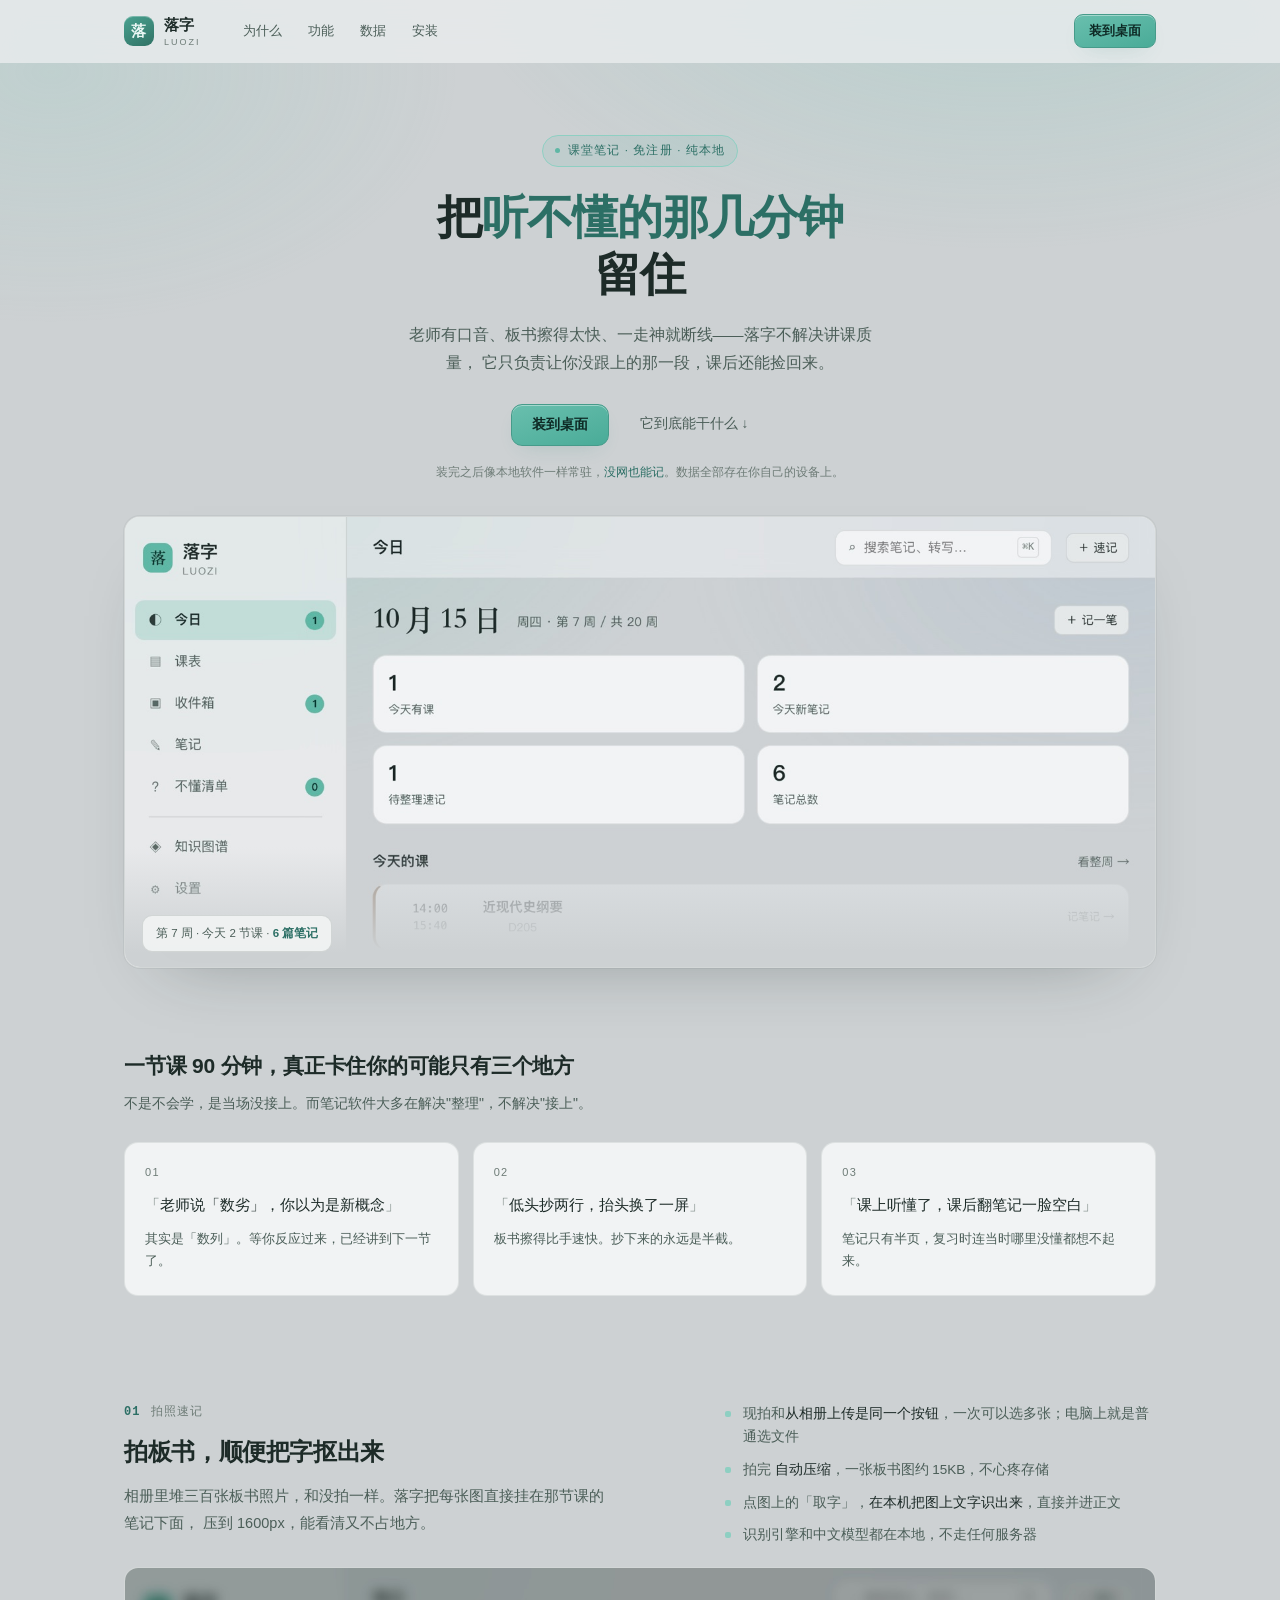
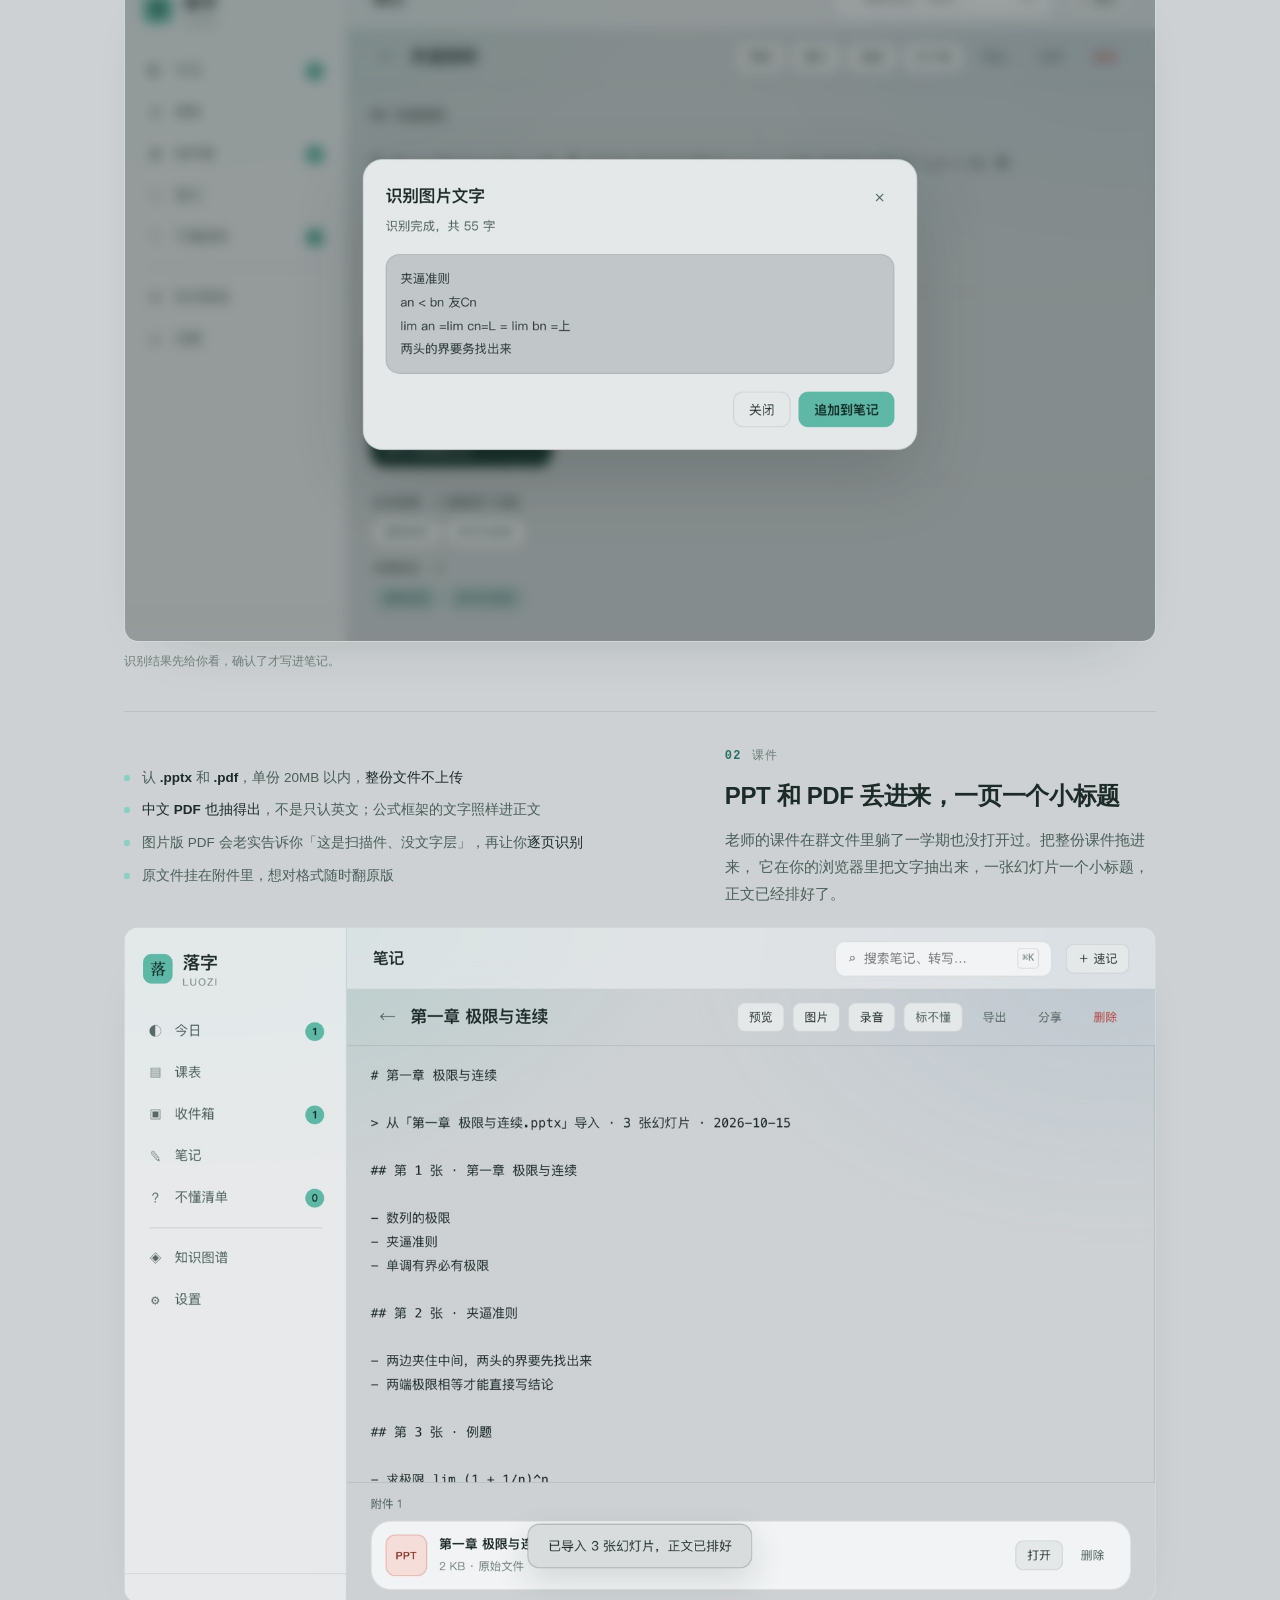
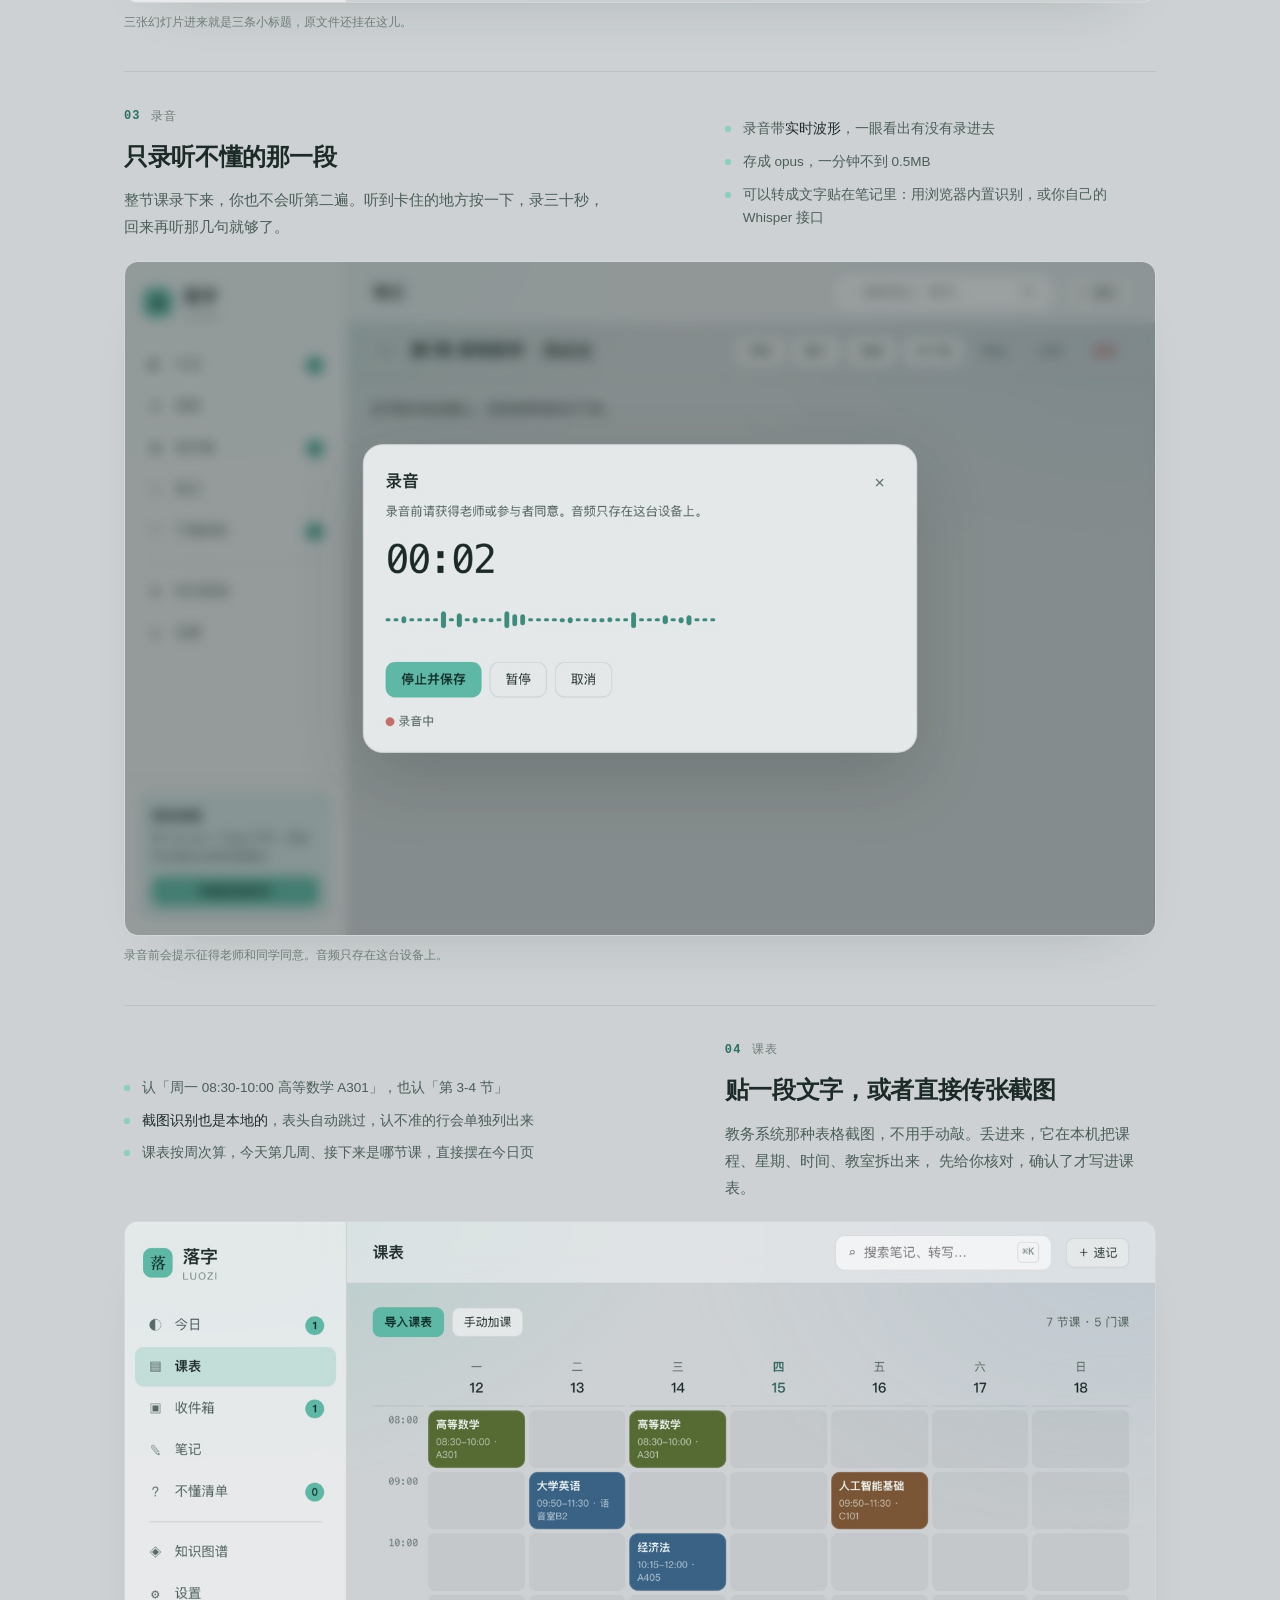
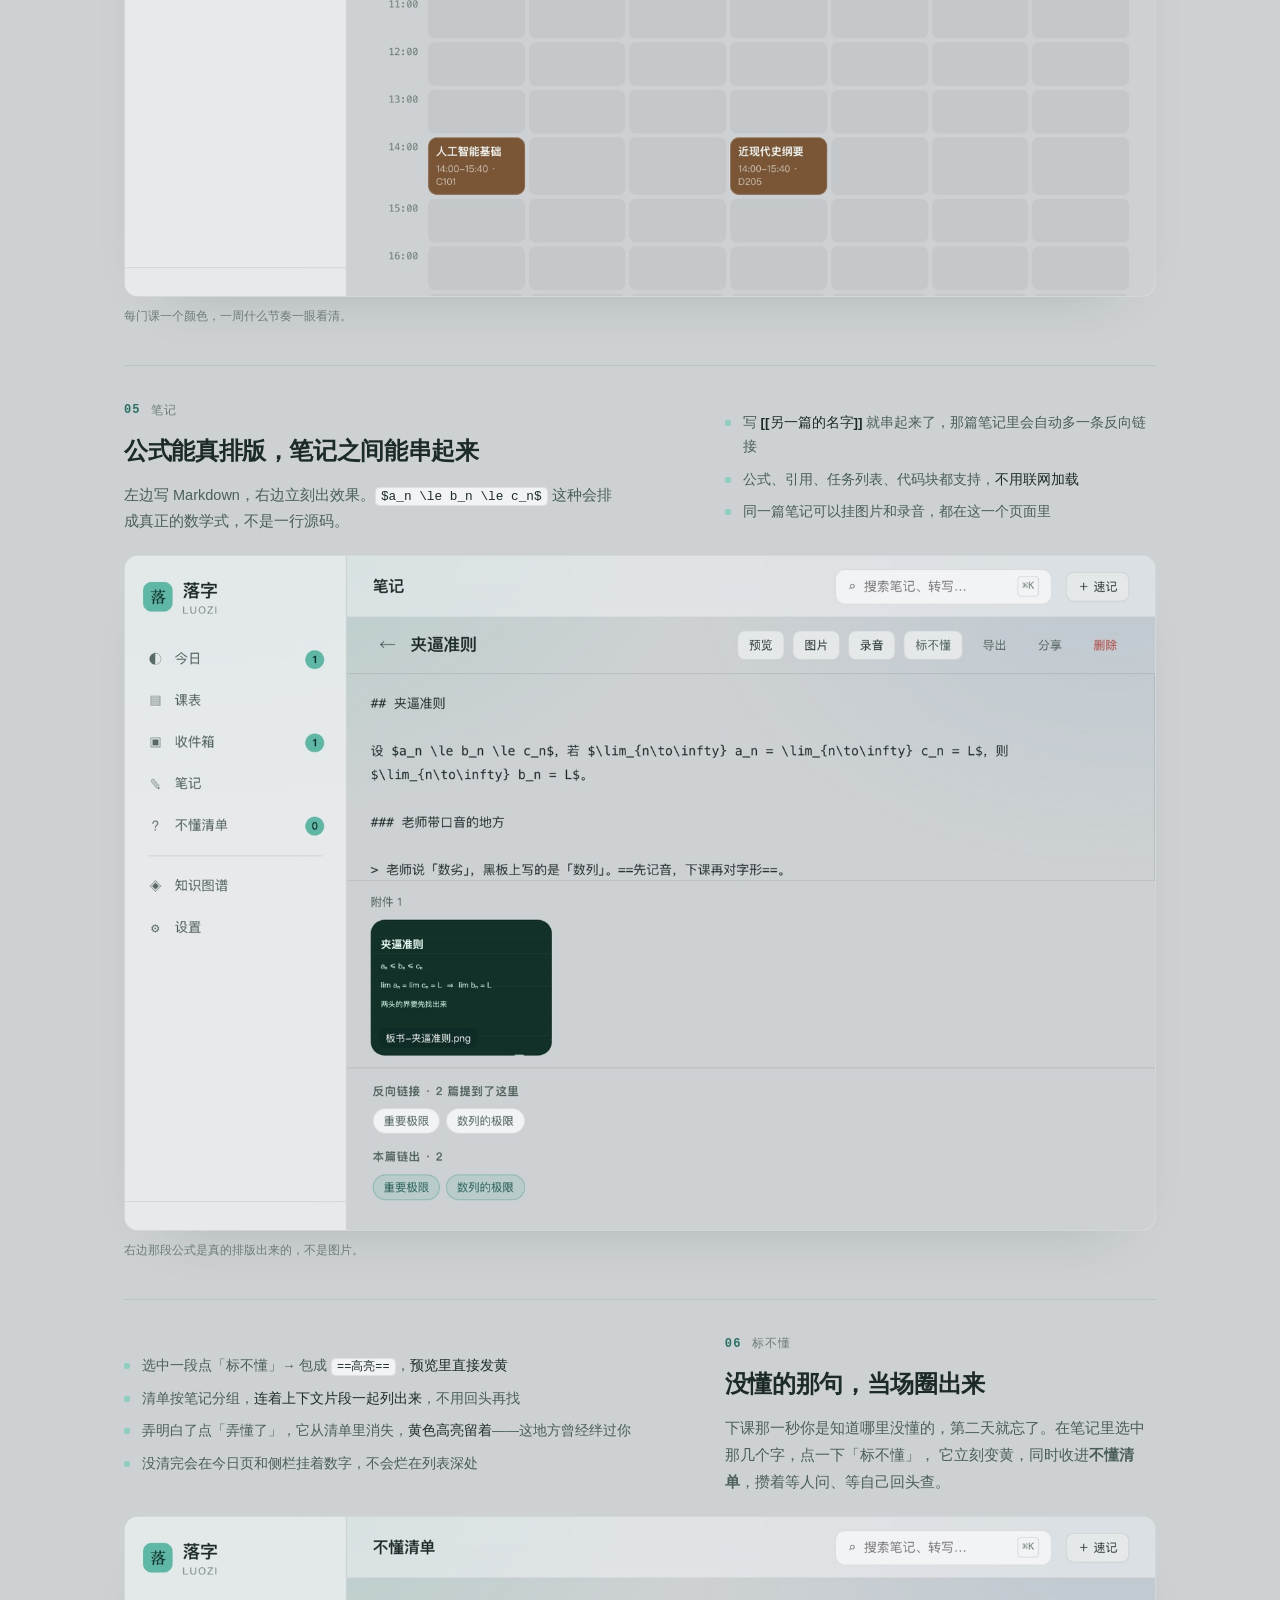
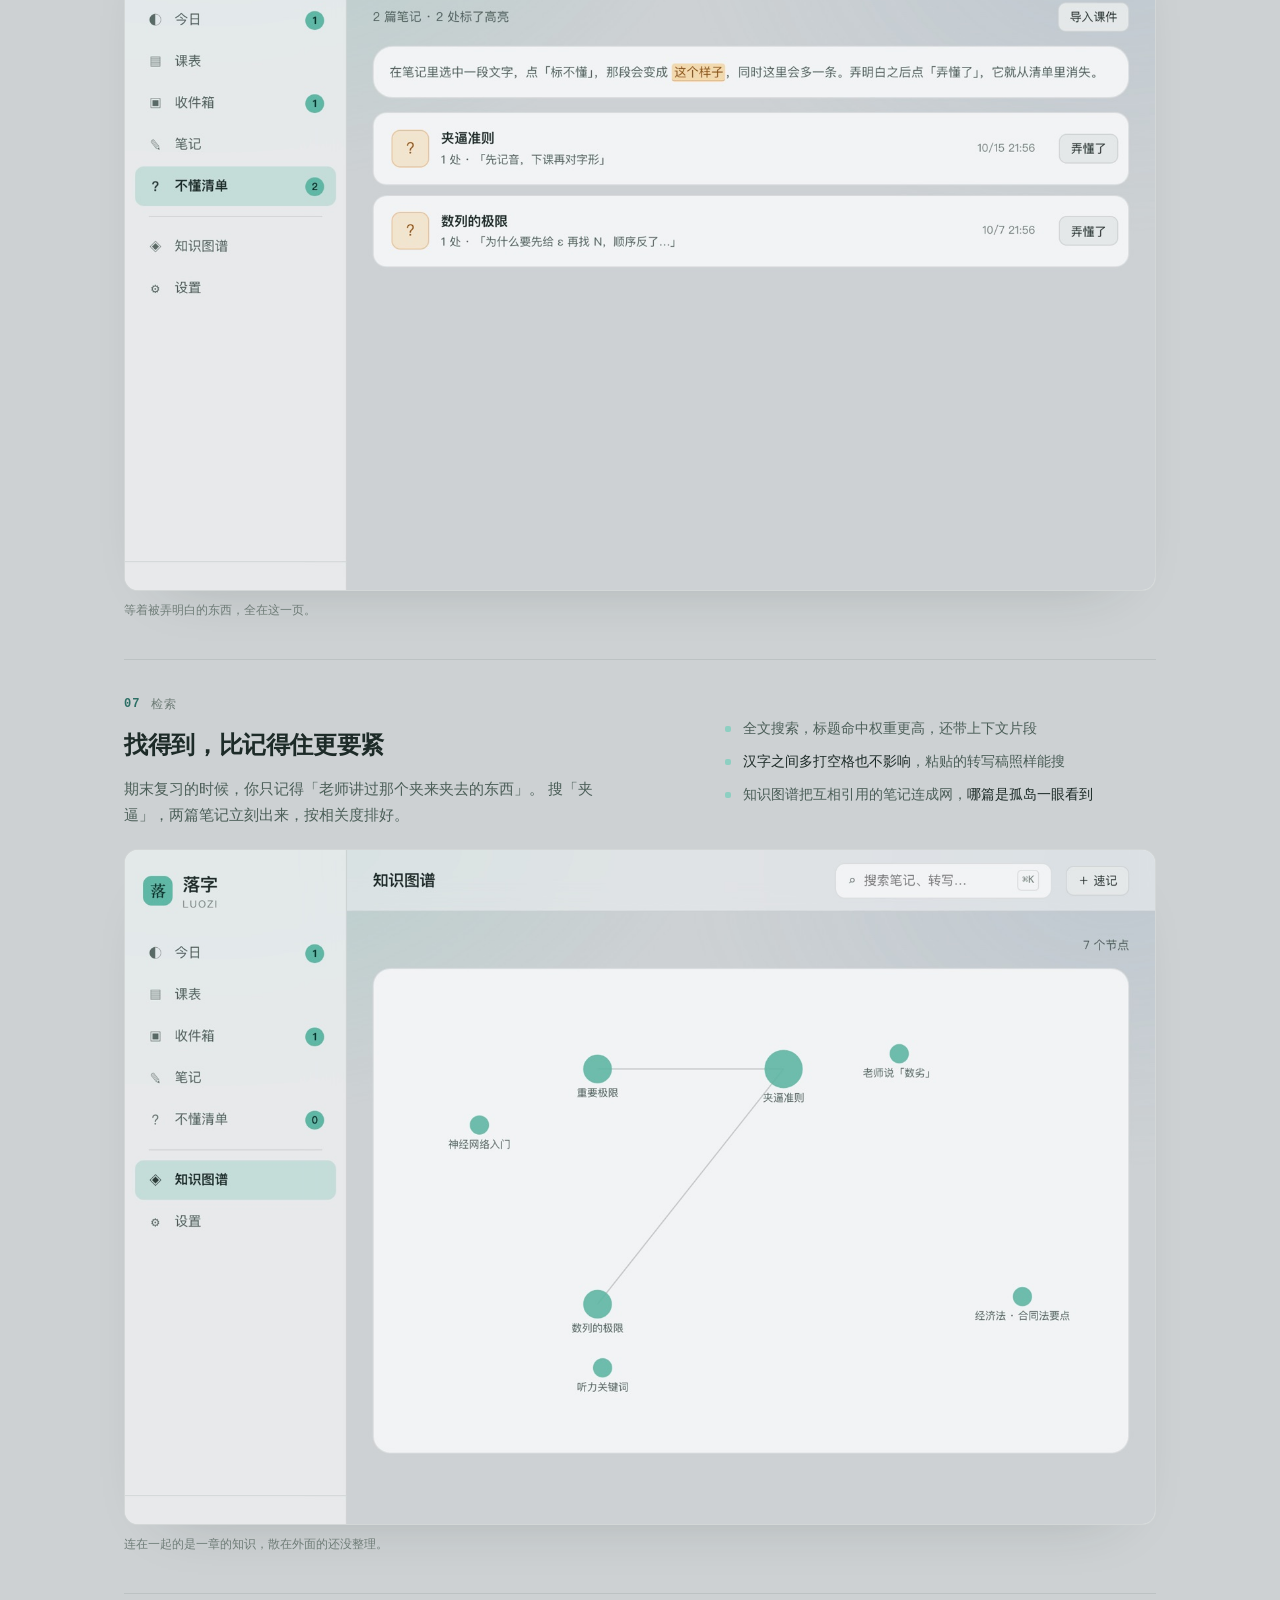
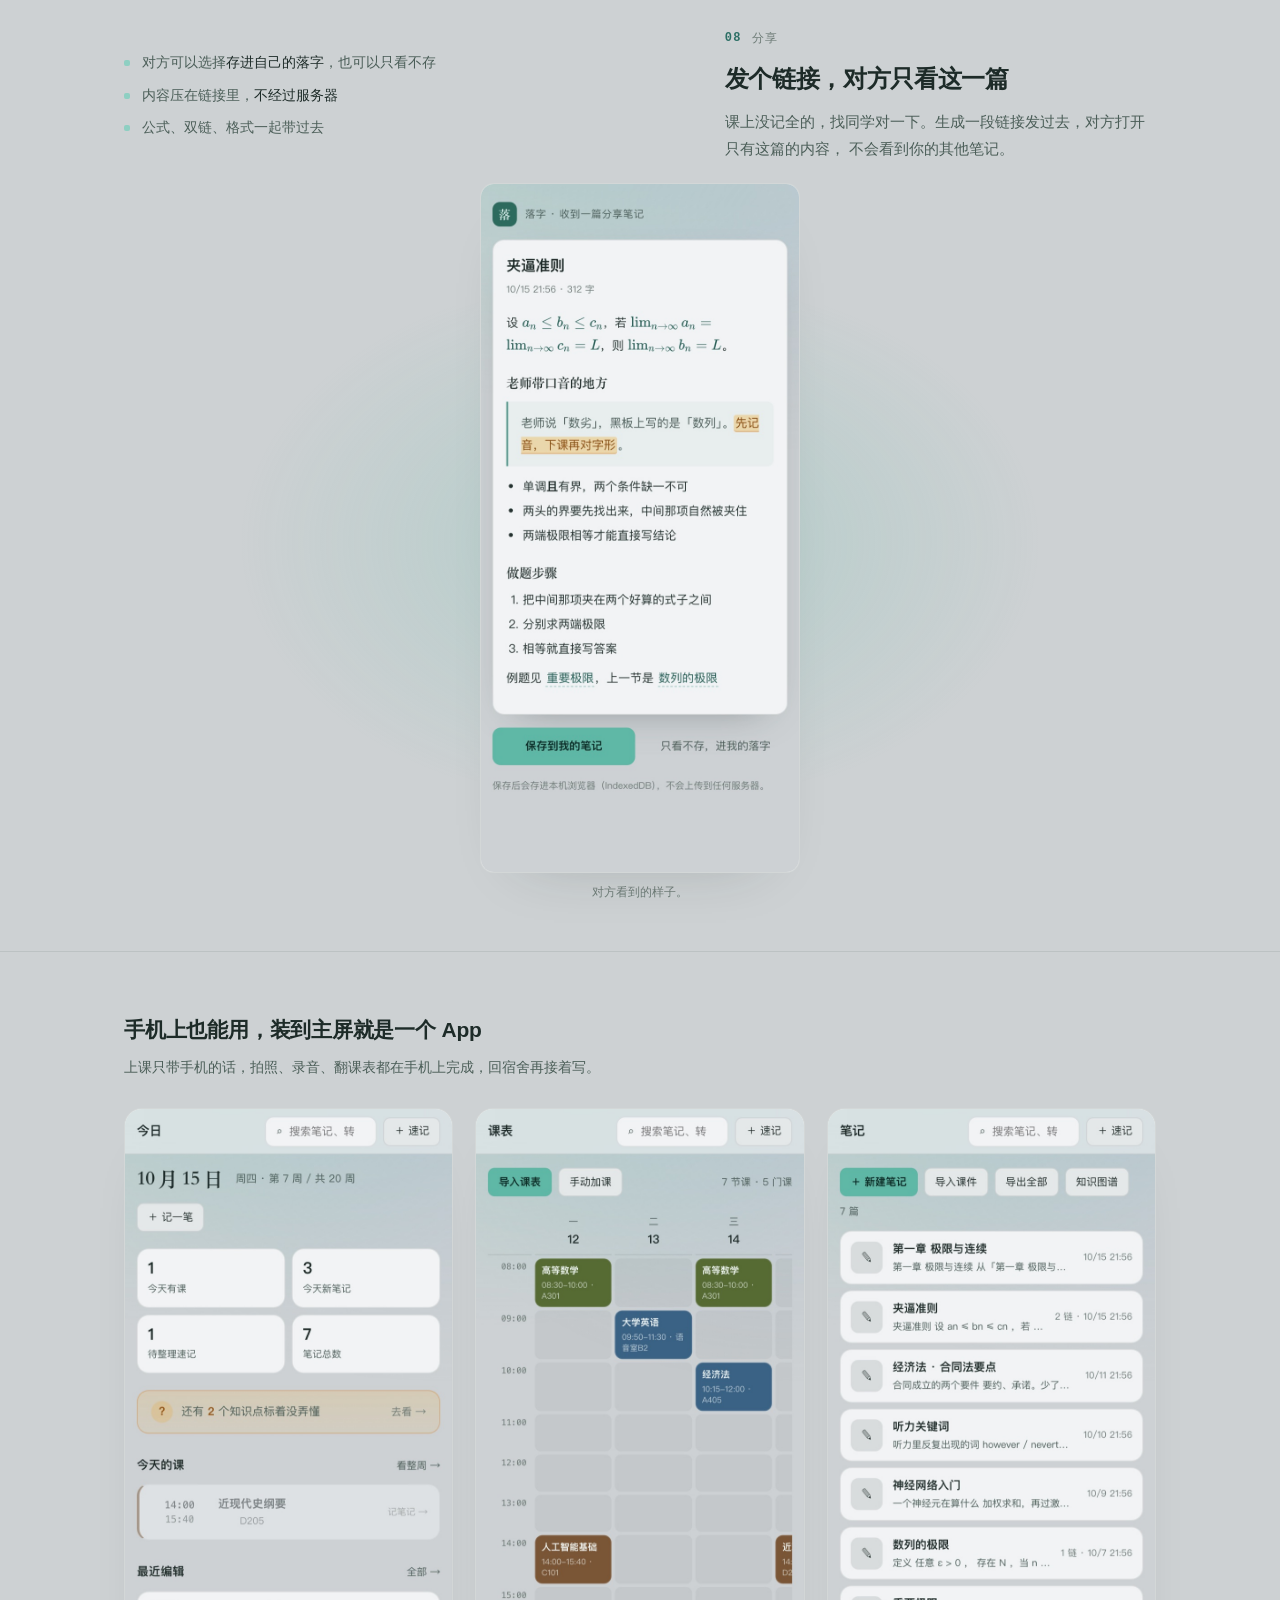
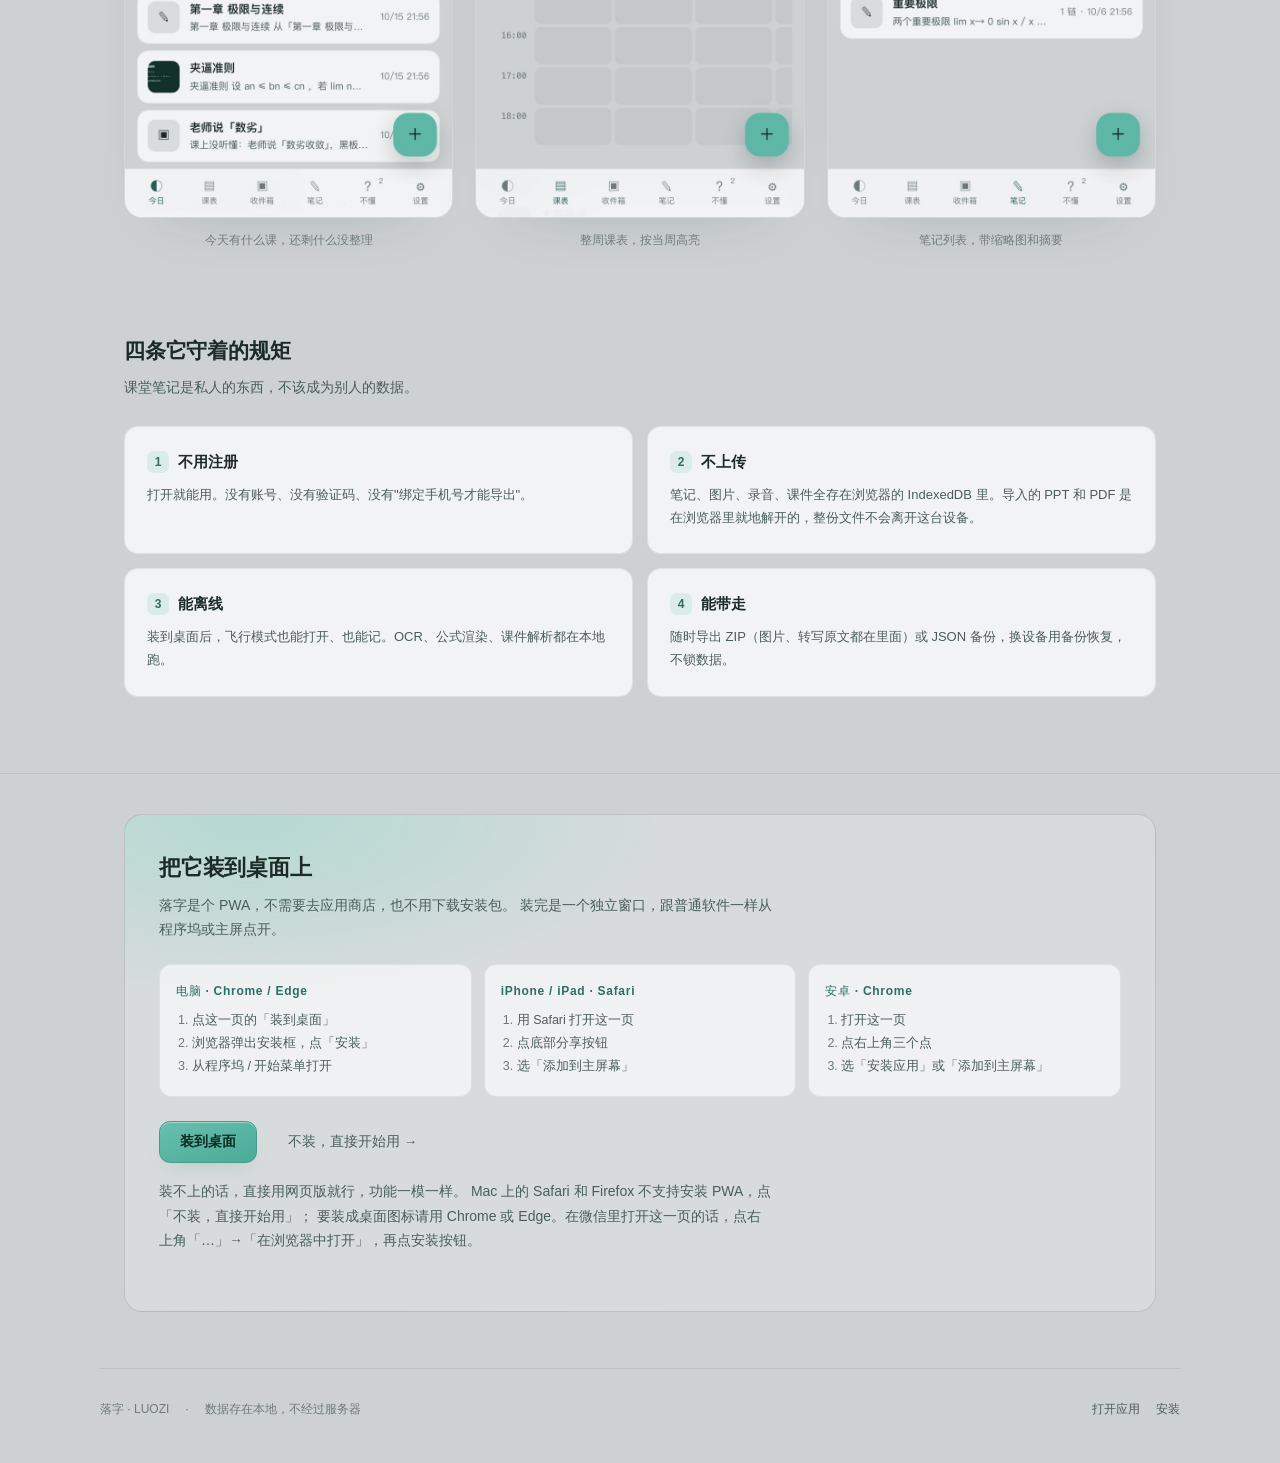
==== commit b7a025e2: "配色改为豆青 #5FB7A6 + 银鱼白 #CDD1D3 - app.css / index.html 换成浅色主题：银鱼白做画布，豆青做强调色 - 新增 --mint-ink，豆青直接当文字只有 1" ====
--- a/index.html
+++ b/index.html
@@ -5,25 +5,26 @@
 <meta name="viewport" content="width=device-width, initial-scale=1, viewport-fit=cover">
 <title>落字 · 把听不懂的那几分钟留住</title>
 <meta name="description" content="落字是给大学生用的课堂笔记工具：拍板书取字、把 PPT 和 PDF 课件导进来、录没听懂的那段、识别课表截图、写带公式和双链的笔记，再把没弄懂的地方圈出来。不用注册，数据只存在你自己的设备上。">
-<meta name="theme-color" content="#0c1814">
+<meta name="theme-color" content="#cdd1d3">
 <link rel="manifest" href="manifest.webmanifest">
 <link rel="icon" href="icons/favicon-32.png" sizes="32x32">
 <link rel="apple-touch-icon" href="icons/apple-touch-icon.png">
 <style>
 :root {
-  --hue: 159;
-  --bg: hsl(159 20% 7%);
-  --bg-soft: hsl(159 17% 9%);
-  --panel: hsl(159 15% 11%);
-  --line: hsl(159 13% 18%);
-  --line-soft: hsl(159 13% 15%);
-  --ink: hsl(159 18% 93%);
-  --muted: hsl(159 9% 62%);
-  --faint: hsl(159 8% 44%);
-  --mint: hsl(159 52% 62%);
-  --mint-soft: hsl(159 40% 30%);
-  --mint-deep: hsl(159 45% 18%);
-  --warn: hsl(32 70% 62%);
+  --hue: 168;
+  --bg: #cdd1d3;                  /* 银鱼白 */
+  --bg-soft: #d7dbdc;
+  --panel: #f1f3f4;
+  --line: rgba(29, 43, 40, .14);
+  --line-soft: rgba(29, 43, 40, .09);
+  --ink: #1d2b28;
+  --muted: #4b5e58;
+  --faint: #6e7c77;
+  --mint: #5fb7a5;                /* 豆青 */
+  --mint-strong: #2c6f65;         /* 豆青加深，文字专用 */
+  --mint-soft: #8ecfc2;
+  --mint-deep: #d9ece7;
+  --warn: #a1671b;
   --r: 14px;
   --maxw: 1080px;
 }
@@ -51,8 +52,8 @@
   pointer-events: none;
   z-index: 0;
   background:
-    radial-gradient(900px 520px at 78% -8%, hsl(159 45% 26% / .30), transparent 62%),
-    radial-gradient(680px 420px at 4% 8%, hsl(159 40% 20% / .22), transparent 60%);
+    radial-gradient(900px 520px at 78% -8%, hsl(var(--hue) 45% 62% / .26), transparent 62%),
+    radial-gradient(680px 420px at 4% 8%, hsl(var(--hue) 40% 68% / .20), transparent 60%);
 }
 body > * { position: relative; z-index: 1; }
 
@@ -64,7 +65,7 @@
 .topbar {
   position: sticky; top: 0; z-index: 50;
   backdrop-filter: saturate(140%) blur(14px);
-  background: hsl(159 20% 7% / .78);
+  background: rgba(233, 236, 237, .82);
   border-bottom: 1px solid transparent;
   transition: border-color .25s, background .25s;
 }
@@ -75,9 +76,9 @@
 .brand { display: flex; align-items: center; gap: 10px; font-weight: 600; letter-spacing: .01em; }
 .brand .mark {
   width: 30px; height: 30px; border-radius: 9px; display: grid; place-items: center;
-  background: linear-gradient(150deg, hsl(159 46% 34%), hsl(159 42% 22%));
-  color: hsl(159 60% 90%); font-size: 15px; font-weight: 700;
-  box-shadow: inset 0 1px 0 hsl(159 60% 70% / .25);
+  background: linear-gradient(150deg, hsl(var(--hue) 38% 46%), hsl(var(--hue) 40% 32%));
+  color: #eaf7f4; font-size: 15px; font-weight: 700;
+  box-shadow: inset 0 1px 0 rgba(255, 255, 255, .28);
 }
 .brand small { display: block; font-size: 9px; letter-spacing: .22em; color: var(--faint); font-weight: 500; margin-top: -3px; }
 .topnav { display: flex; gap: 4px; margin-left: 14px; }
@@ -85,7 +86,7 @@
   font-size: 13px; color: var(--muted); padding: 7px 11px; border-radius: 8px;
   transition: color .2s, background .2s;
 }
-.topnav a:hover { color: var(--ink); background: hsl(159 15% 14%); }
+.topnav a:hover { color: var(--ink); background: rgba(29, 43, 40, .06); }
 .topbar .sp { flex: 1; }
 
 .btn {
@@ -95,17 +96,17 @@
   cursor: pointer; font-family: inherit; white-space: nowrap;
   transition: transform .16s, background .2s, border-color .2s, box-shadow .2s;
 }
-.btn:hover { background: hsl(159 15% 14%); border-color: hsl(159 13% 26%); }
+.btn:hover { background: rgba(29, 43, 40, .06); border-color: rgba(29, 43, 40, .22); }
 .btn:active { transform: translateY(1px); }
 .btn-primary {
-  background: linear-gradient(160deg, hsl(159 48% 58%), hsl(159 44% 46%));
-  border-color: hsl(159 45% 52%); color: hsl(159 60% 10%); font-weight: 650;
-  box-shadow: 0 8px 22px -12px hsl(159 60% 40% / .9), inset 0 1px 0 hsl(159 70% 80% / .45);
-}
-.btn-primary:hover { background: linear-gradient(160deg, hsl(159 52% 64%), hsl(159 46% 50%)); border-color: hsl(159 50% 58%); }
+  background: linear-gradient(160deg, hsl(var(--hue) 40% 58%), hsl(var(--hue) 40% 48%));
+  border-color: hsl(var(--hue) 38% 44%); color: #0e2a25; font-weight: 650;
+  box-shadow: 0 8px 22px -12px hsl(var(--hue) 45% 38% / .32), inset 0 1px 0 rgba(255, 255, 255, .40);
+}
+.btn-primary:hover { background: linear-gradient(160deg, hsl(var(--hue) 42% 64%), hsl(var(--hue) 42% 53%)); border-color: hsl(var(--hue) 40% 50%); }
 .btn-sm { height: 34px; padding: 0 14px; font-size: 12.5px; border-radius: 9px; }
 .btn-ghost { background: transparent; border-color: transparent; color: var(--muted); }
-.btn-ghost:hover { color: var(--ink); background: hsl(159 15% 13%); }
+.btn-ghost:hover { color: var(--ink); background: rgba(29, 43, 40, .05); }
 
 /* ---------------- Hero ---------------- */
 .hero { padding: 72px 0 34px; }
@@ -115,8 +116,8 @@
 .hero-copy { max-width: 720px; margin: 0 auto; text-align: center; }
 .eyebrow {
   display: inline-flex; align-items: center; gap: 8px;
-  font-size: 11.5px; letter-spacing: .1em; color: var(--mint);
-  border: 1px solid var(--mint-soft); background: hsl(159 40% 14% / .6);
+  font-size: 11.5px; letter-spacing: .1em; color: var(--mint-strong);
+  border: 1px solid var(--mint-soft); background: rgba(95, 183, 165, .12);
   padding: 5px 12px; border-radius: 999px; margin-bottom: 22px;
 }
 .eyebrow i { width: 5px; height: 5px; border-radius: 50%; background: var(--mint); display: block; }
@@ -124,35 +125,35 @@
   margin: 0 0 18px; font-size: clamp(30px, 3.6vw, 46px); line-height: 1.24;
   letter-spacing: -.02em; font-weight: 680;
 }
-.hero h1 em { font-style: normal; color: var(--mint); }
+.hero h1 em { font-style: normal; color: var(--mint-strong); }
 .hero .lead {
   margin: 0 0 26px; font-size: 15.5px; color: var(--muted); line-height: 1.85; max-width: 30em;
 }
 .hero .cta { display: flex; gap: 10px; flex-wrap: wrap; align-items: center; justify-content: center; }
 .hero .micro { margin: 16px 0 0; font-size: 12px; color: var(--faint); line-height: 1.7; }
-.hero .micro b { color: var(--mint); font-weight: 550; }
+.hero .micro b { color: var(--mint-strong); font-weight: 550; }
 
 .hero-shot { position: relative; }
 .hero-shot .frame {
   position: relative; border-radius: 16px; overflow: hidden; border: 1px solid var(--line);
   background: var(--panel); max-height: 452px;
-  box-shadow: 0 40px 90px -50px #000, 0 0 0 1px hsl(159 30% 40% / .06);
+  box-shadow: 0 30px 70px -45px rgba(29, 43, 40, .40), 0 0 0 1px rgba(29, 43, 40, .05);
 }
 /* 底部渐隐，让窗口自然落进页面，而不是一刀切断 */
 .hero-shot .frame::after {
   content: ""; position: absolute; left: 0; right: 0; bottom: 0; height: 120px;
-  background: linear-gradient(to bottom, hsl(159 20% 7% / 0), var(--bg) 88%);
+  background: linear-gradient(to bottom, rgba(205, 209, 211, 0), var(--bg) 88%);
   pointer-events: none;
 }
 .hero-shot .frame img { width: 100%; }
 .hero-shot .badge {
   position: absolute; left: 18px; bottom: 16px;
-  background: hsl(159 18% 12% / .92); border: 1px solid var(--line);
+  background: rgba(241, 243, 244, .92); border: 1px solid var(--line);
   border-radius: 10px; padding: 8px 13px; font-size: 11.5px; color: var(--muted);
   backdrop-filter: blur(8px);
-  box-shadow: 0 12px 30px -18px #000;
-}
-.hero-shot .badge b { color: var(--mint); font-weight: 600; }
+  box-shadow: 0 12px 30px -18px rgba(29, 43, 40, .22);
+}
+.hero-shot .badge b { color: var(--mint-strong); font-weight: 600; }
 
 /* ---------------- 痛点 ---------------- */
 .pain { padding: 46px 0 18px; }
@@ -196,7 +197,7 @@
 }
 .feat .kicker b {
   font-family: ui-monospace, SFMono-Regular, Menlo, monospace;
-  font-size: 12px; color: var(--mint); font-weight: 600;
+  font-size: 12px; color: var(--mint-strong); font-weight: 600;
 }
 .feat h3 { margin: 0 0 10px; font-size: 24px; letter-spacing: -.015em; font-weight: 650; }
 .feat p { margin: 0; color: var(--muted); font-size: 14.5px; line-height: 1.85; max-width: 34em; }
@@ -215,7 +216,7 @@
 }
 .feat-shot .frame {
   border-radius: var(--r); overflow: hidden; border: 1px solid var(--line);
-  background: var(--panel); box-shadow: 0 30px 70px -46px #000;
+  background: var(--panel); box-shadow: 0 26px 60px -44px rgba(29, 43, 40, .28);
 }
 .frame picture { display: block; }
 .feat-shot .frame img { width: 100%; }
@@ -225,7 +226,7 @@
 .feat-shot.phone { position: relative; }
 .feat-shot.phone::before {
   content: ""; position: absolute; inset: 0; pointer-events: none;
-  background: radial-gradient(ellipse 54% 52% at 50% 50%, hsl(159 42% 24% / .34), transparent 72%);
+  background: radial-gradient(ellipse 54% 52% at 50% 50%, hsl(var(--hue) 42% 60% / .28), transparent 72%);
 }
 .feat-shot.phone .frame { max-width: 320px; margin: 0 auto; position: relative; }
 .feat-shot.phone .cap { text-align: center; }
@@ -236,7 +237,7 @@
 .phones figure { margin: 0; }
 .phones .frame {
   border-radius: 18px; overflow: hidden; border: 1px solid var(--line);
-  background: var(--panel); box-shadow: 0 30px 60px -44px #000;
+  background: var(--panel); box-shadow: 0 26px 60px -44px rgba(29, 43, 40, .26);
 }
 .phones figcaption { margin-top: 12px; font-size: 12px; color: var(--faint); text-align: center; }
 
@@ -250,7 +251,7 @@
 .pr-card h4 { margin: 0 0 8px; font-size: 15px; font-weight: 600; display: flex; align-items: center; gap: 9px; }
 .pr-card h4 span {
   width: 22px; height: 22px; border-radius: 7px; display: grid; place-items: center;
-  background: var(--mint-deep); color: var(--mint); font-size: 12px;
+  background: var(--mint-deep); color: var(--mint-strong); font-size: 12px;
 }
 .pr-card p { margin: 0; font-size: 13px; color: var(--muted); line-height: 1.8; }
 
@@ -261,7 +262,7 @@
 .install-card {
   border: 1px solid var(--line); border-radius: 18px; overflow: hidden;
   background:
-    radial-gradient(700px 300px at 12% 0%, hsl(159 42% 18% / .8), transparent 60%),
+    radial-gradient(700px 300px at 12% 0%, hsl(var(--hue) 45% 72% / .55), transparent 60%),
     var(--bg-soft);
   padding: 34px 34px 36px;
 }
@@ -269,10 +270,10 @@
 .install-card > p { margin: 0 0 22px; color: var(--muted); font-size: 14px; max-width: 44em; }
 .plats { display: grid; grid-template-columns: repeat(3, 1fr); gap: 12px; margin-bottom: 24px; }
 .plat {
-  background: hsl(159 18% 10% / .7); border: 1px solid var(--line-soft);
+  background: rgba(255, 255, 255, .62); border: 1px solid var(--line-soft);
   border-radius: 12px; padding: 16px 16px 18px;
 }
-.plat .os { font-size: 12px; color: var(--mint); letter-spacing: .06em; margin-bottom: 8px; font-weight: 550; }
+.plat .os { font-size: 12px; color: var(--mint-strong); letter-spacing: .06em; margin-bottom: 8px; font-weight: 550; }
 .plat ol { margin: 0; padding-left: 16px; font-size: 12.5px; color: var(--muted); line-height: 1.85; }
 .plat ol li::marker { color: var(--faint); }
 .install-note {
@@ -295,9 +296,9 @@
 /* ---------------- 安装提示条 ---------------- */
 .snack {
   position: fixed; left: 50%; bottom: 26px; transform: translate(-50%, 20px);
-  background: hsl(159 20% 12%); border: 1px solid var(--line);
+  background: #eef1f2; border: 1px solid var(--line);
   border-radius: 12px; padding: 13px 18px; font-size: 13px; color: var(--ink);
-  box-shadow: 0 20px 50px -22px #000; opacity: 0; pointer-events: none;
+  box-shadow: 0 18px 44px -22px rgba(29, 43, 40, .22); opacity: 0; pointer-events: none;
   transition: opacity .22s, transform .22s; max-width: calc(100vw - 40px);
   line-height: 1.65; z-index: 90;
 }
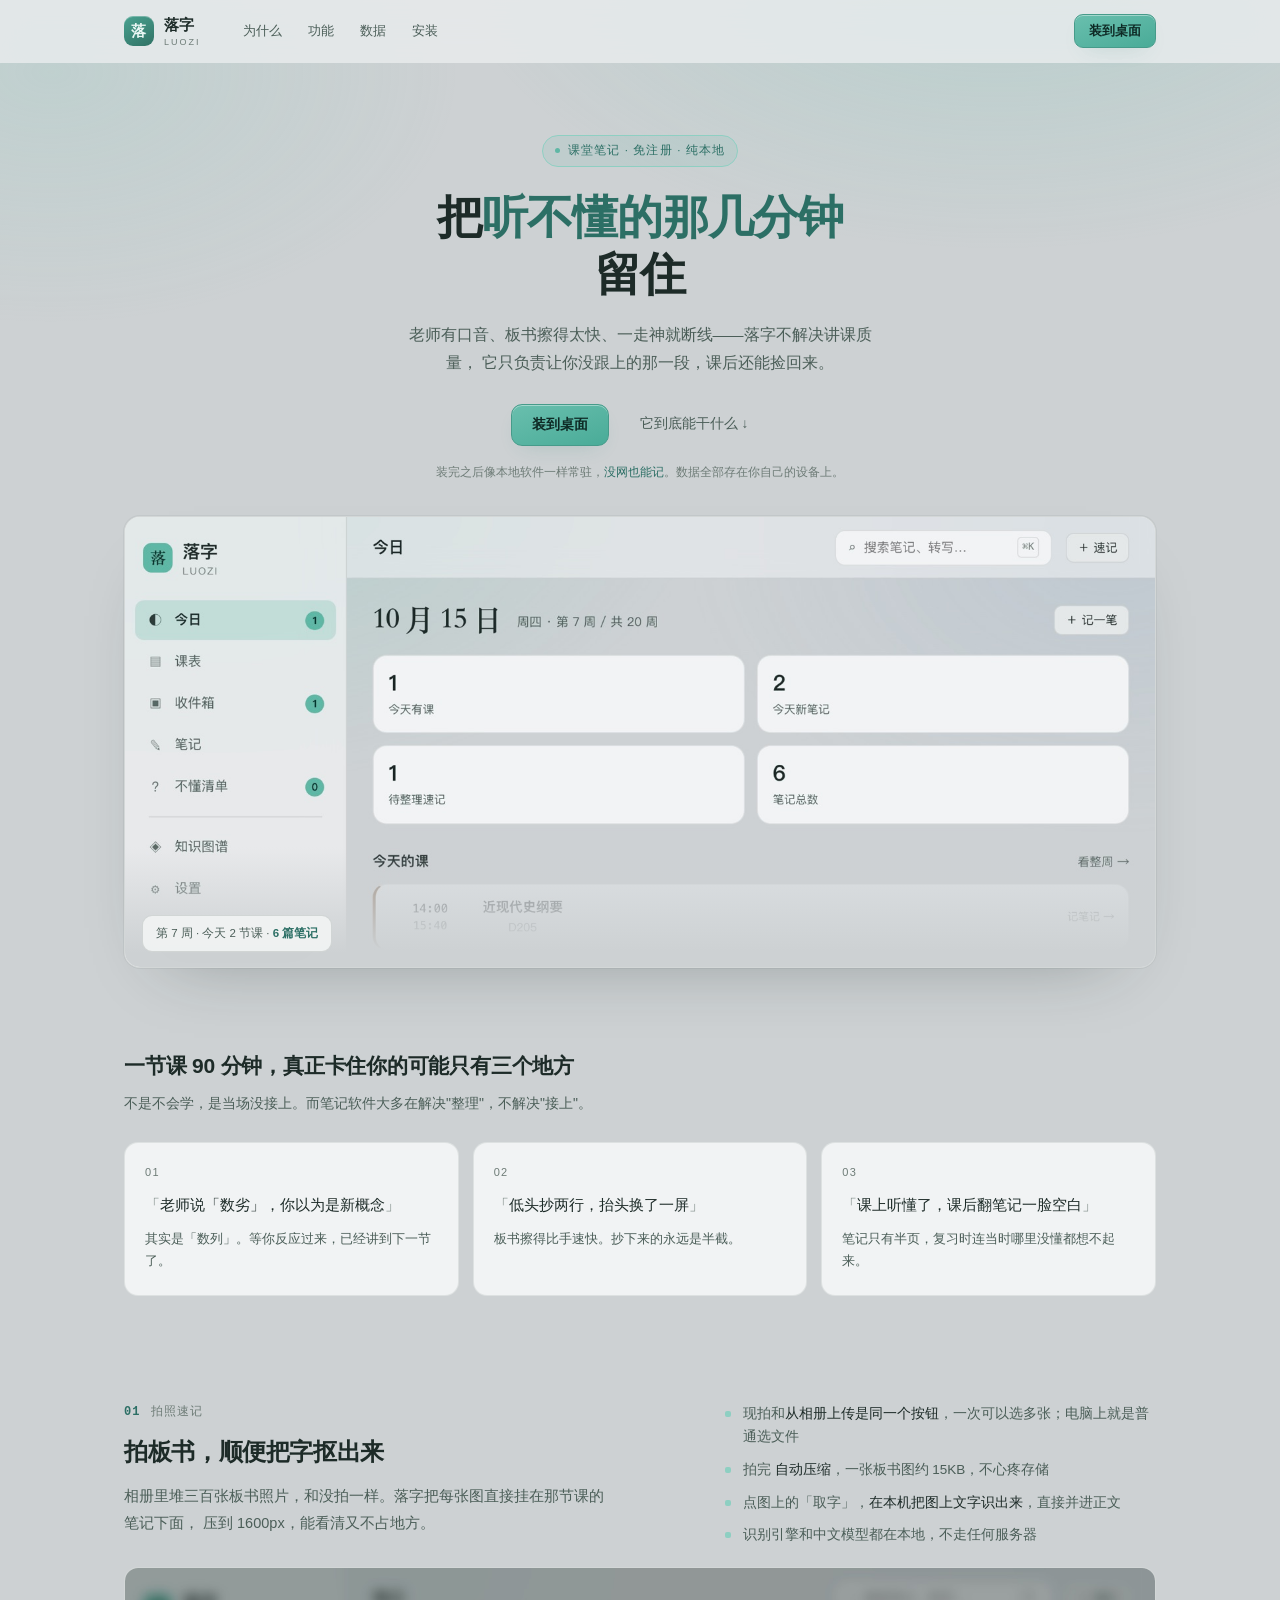
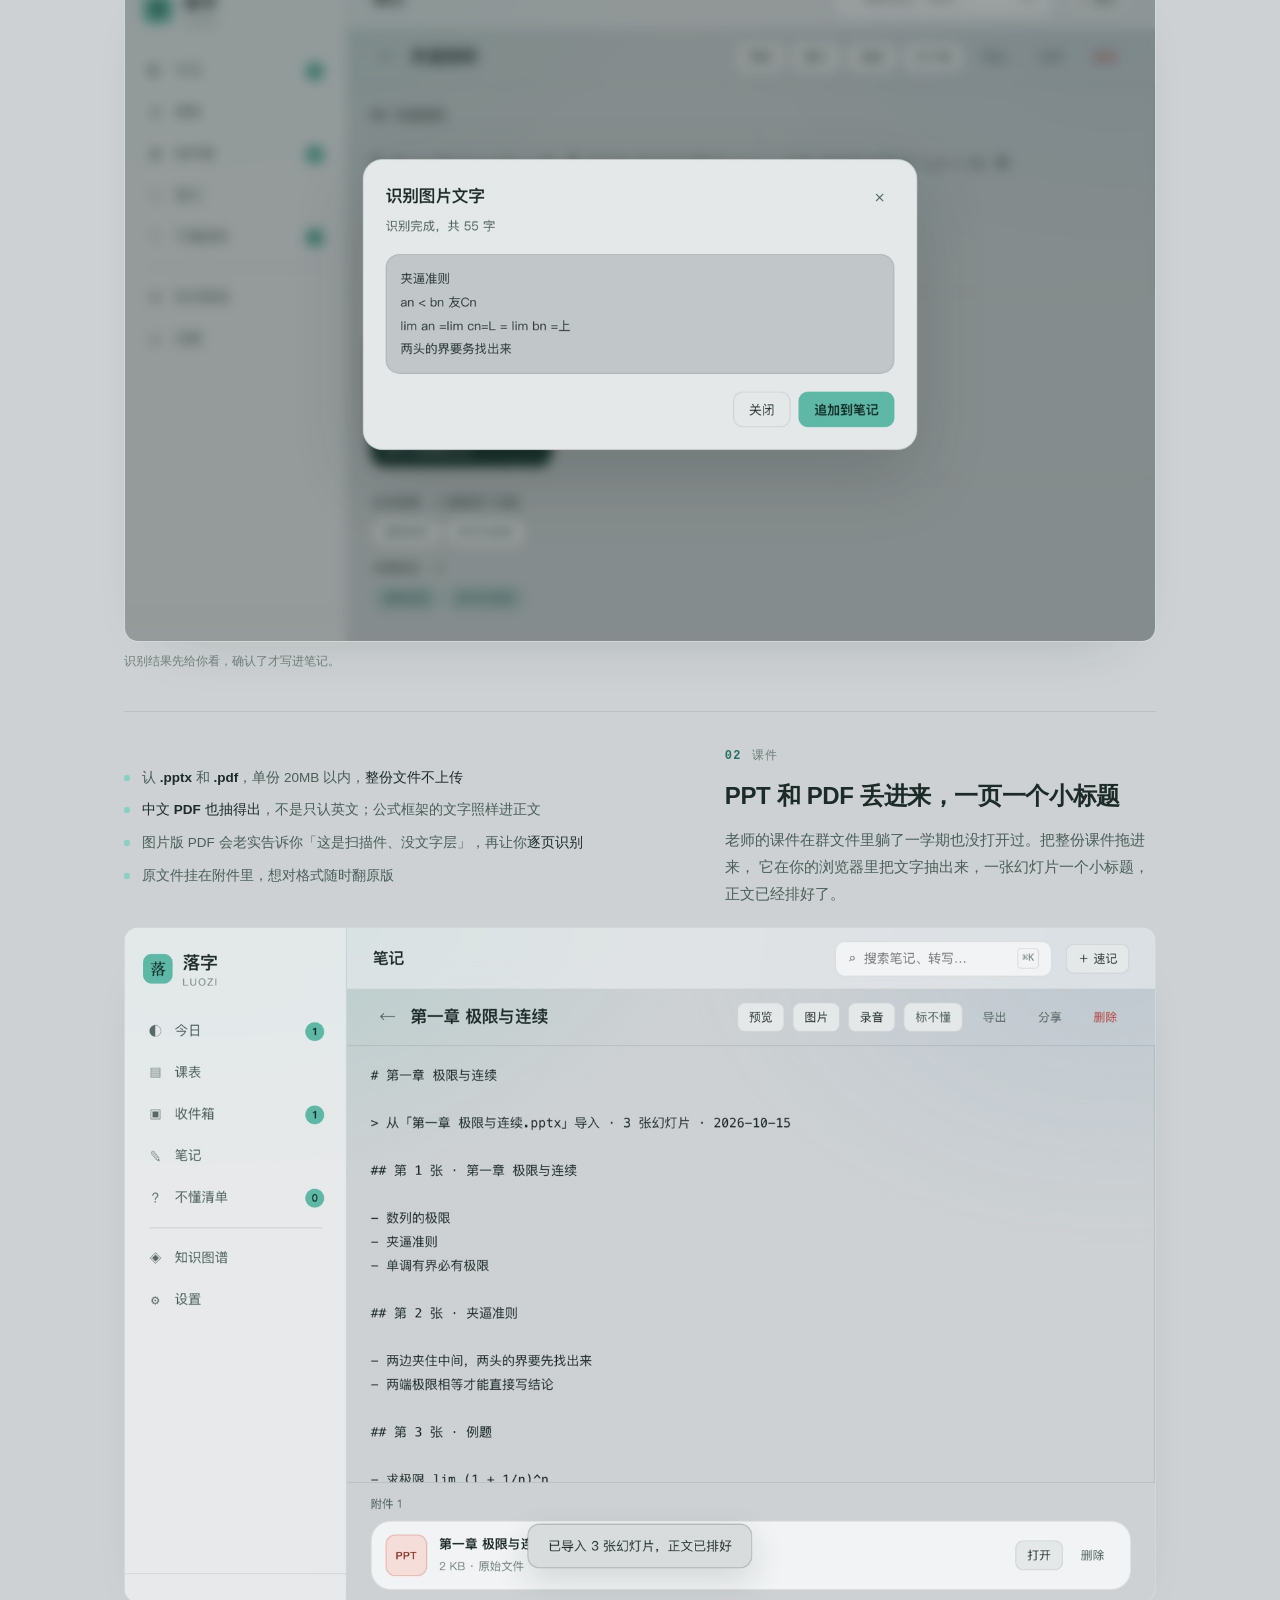
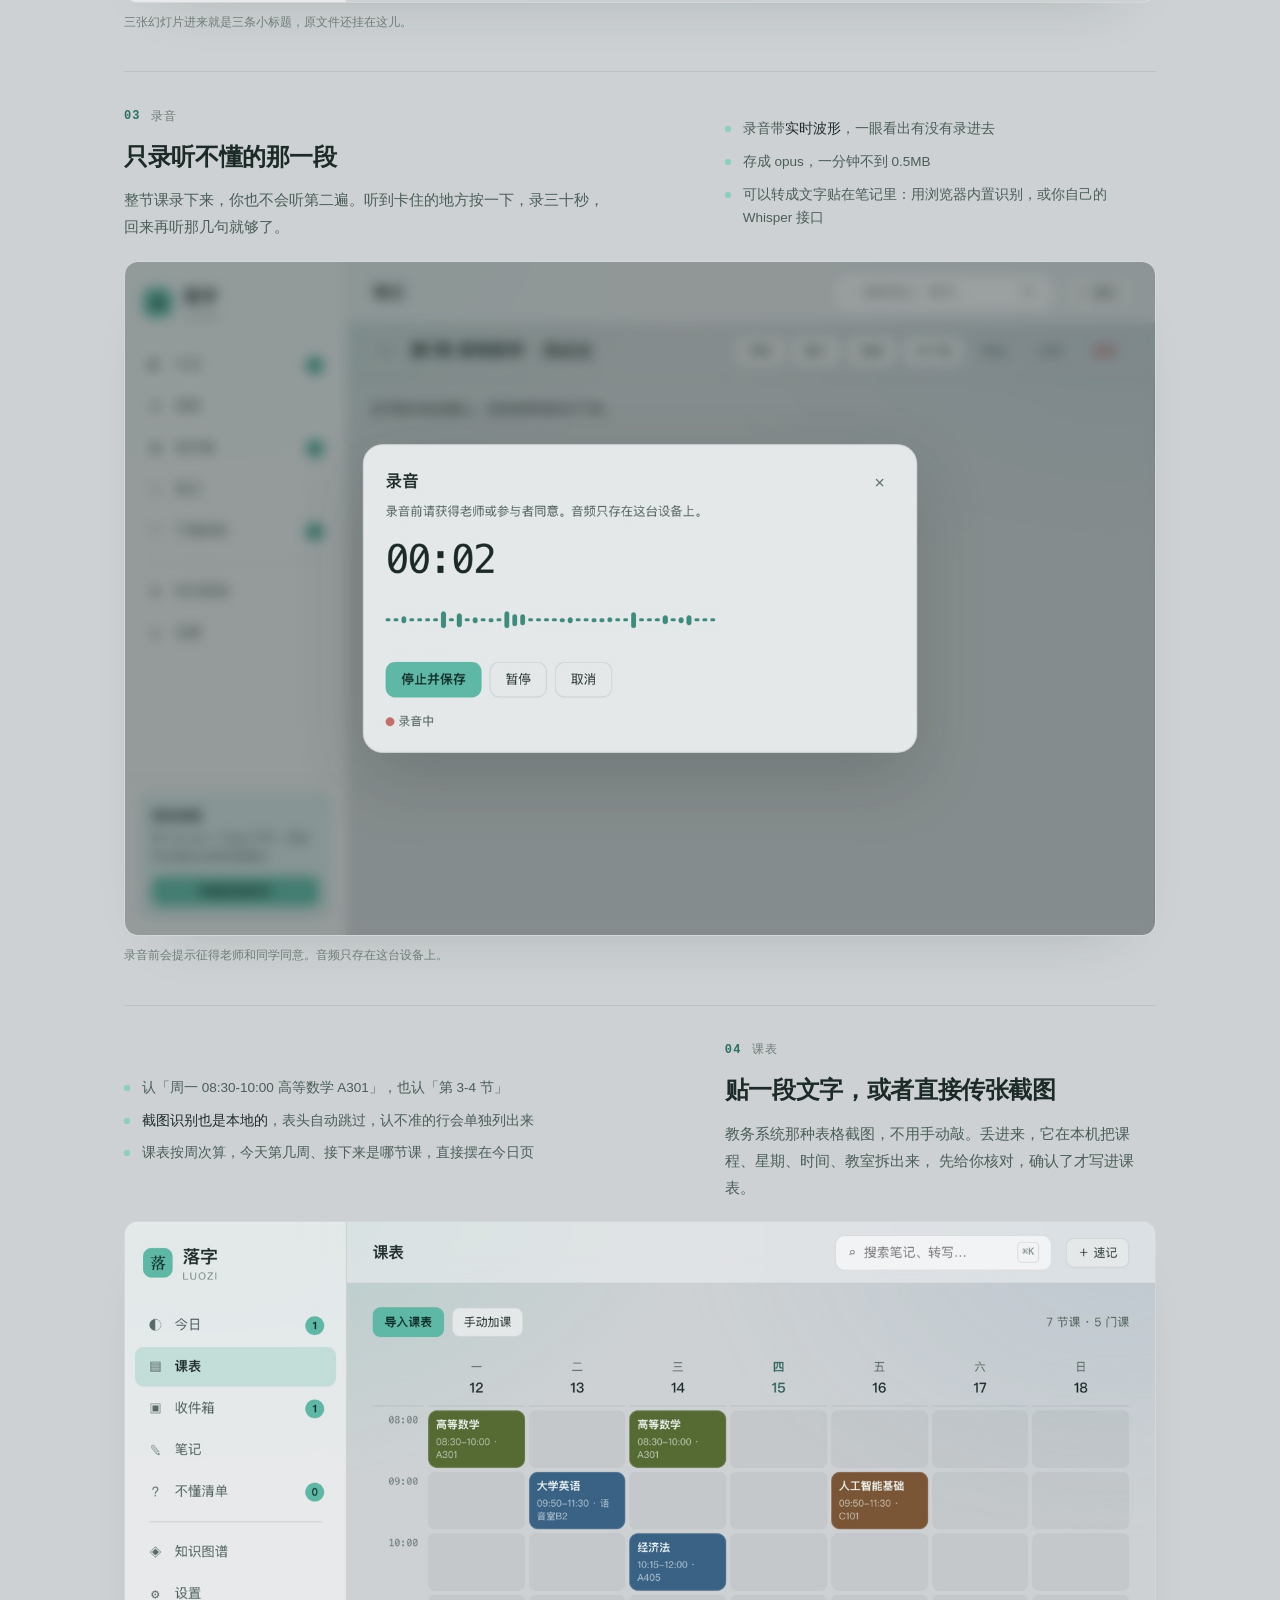
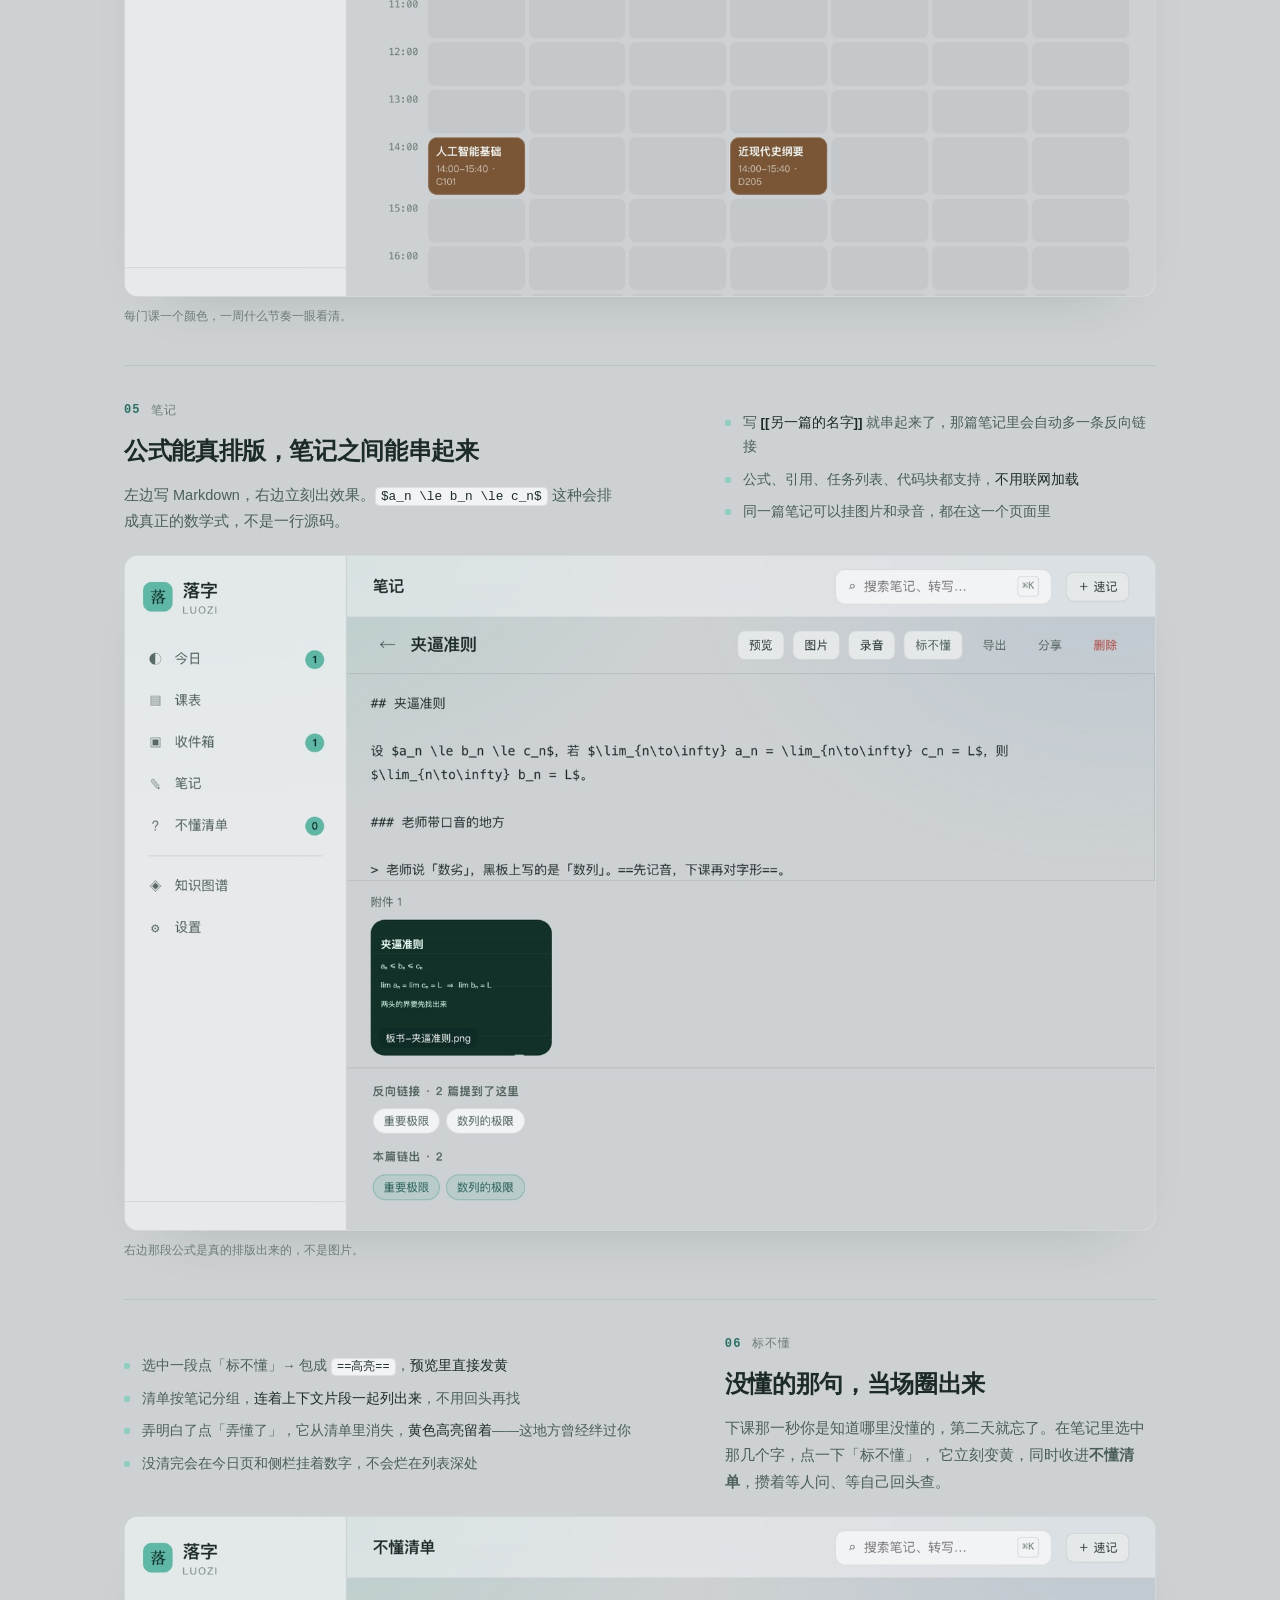
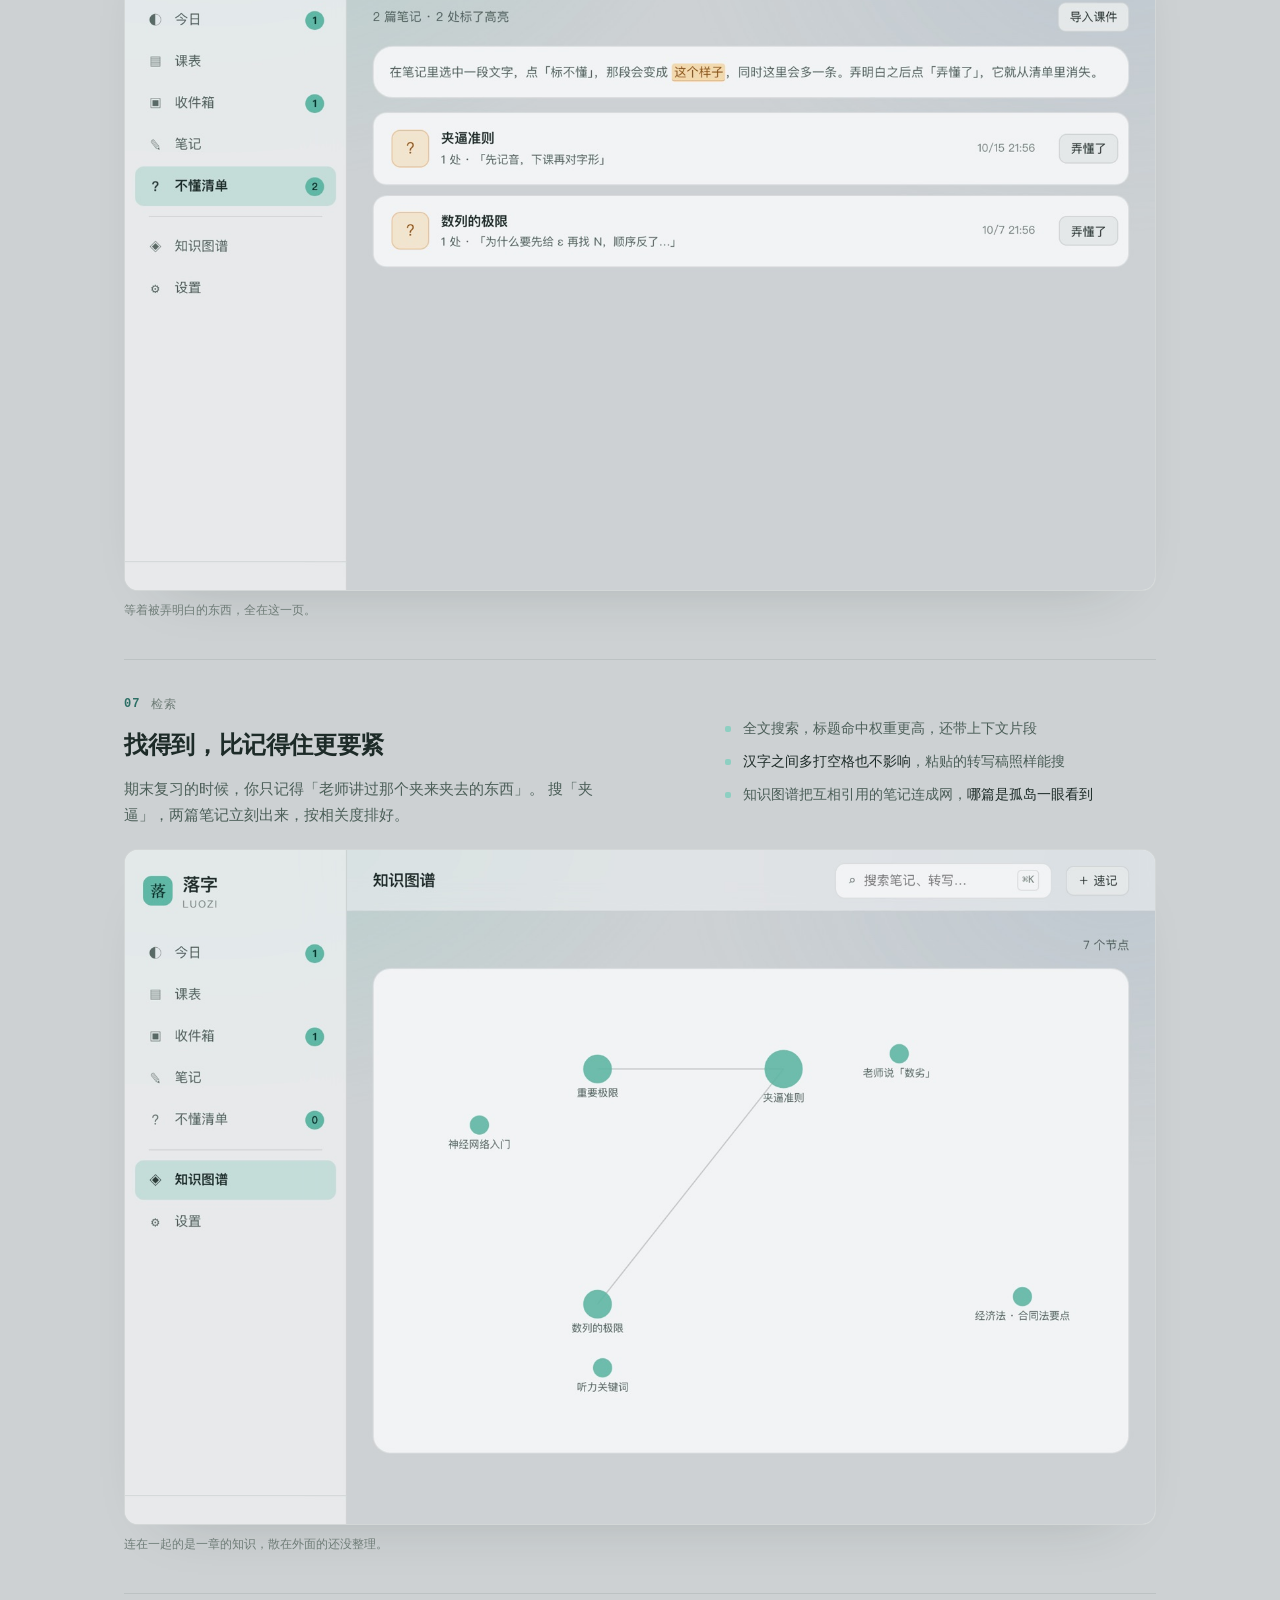
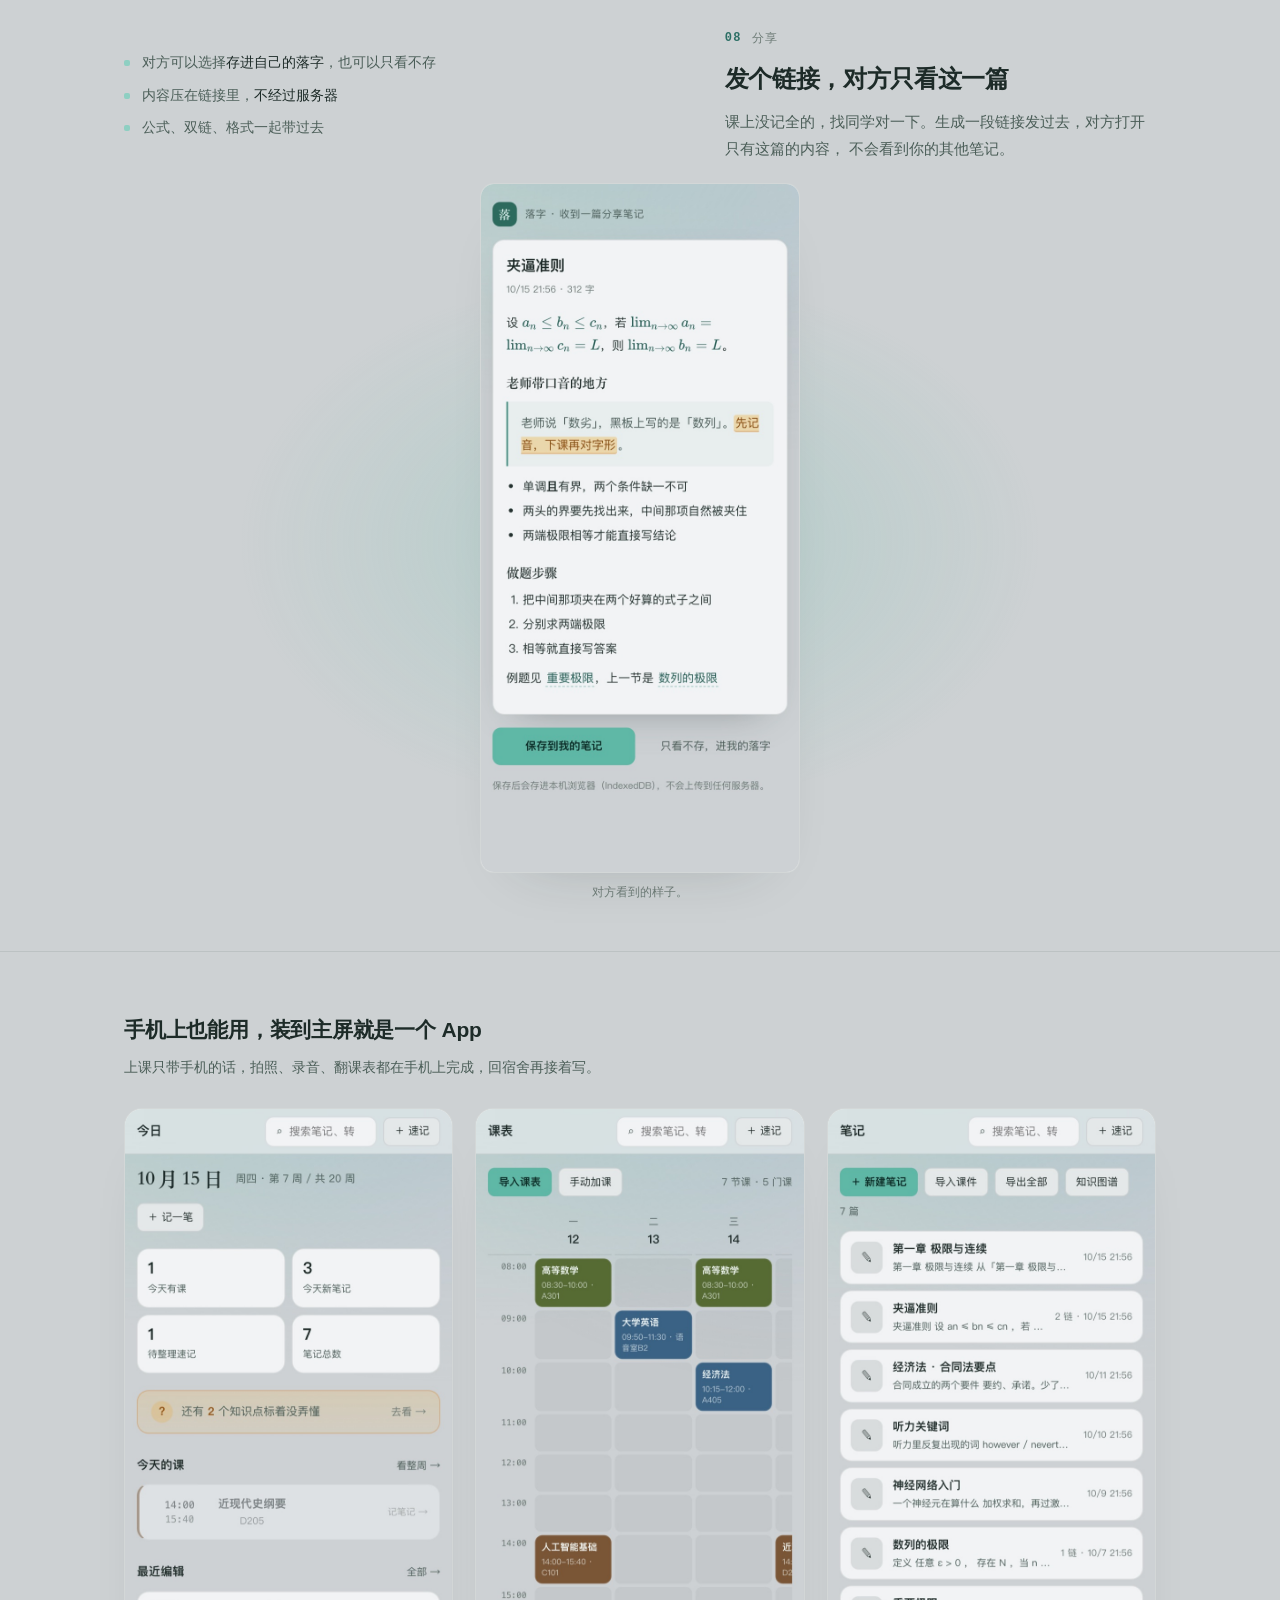
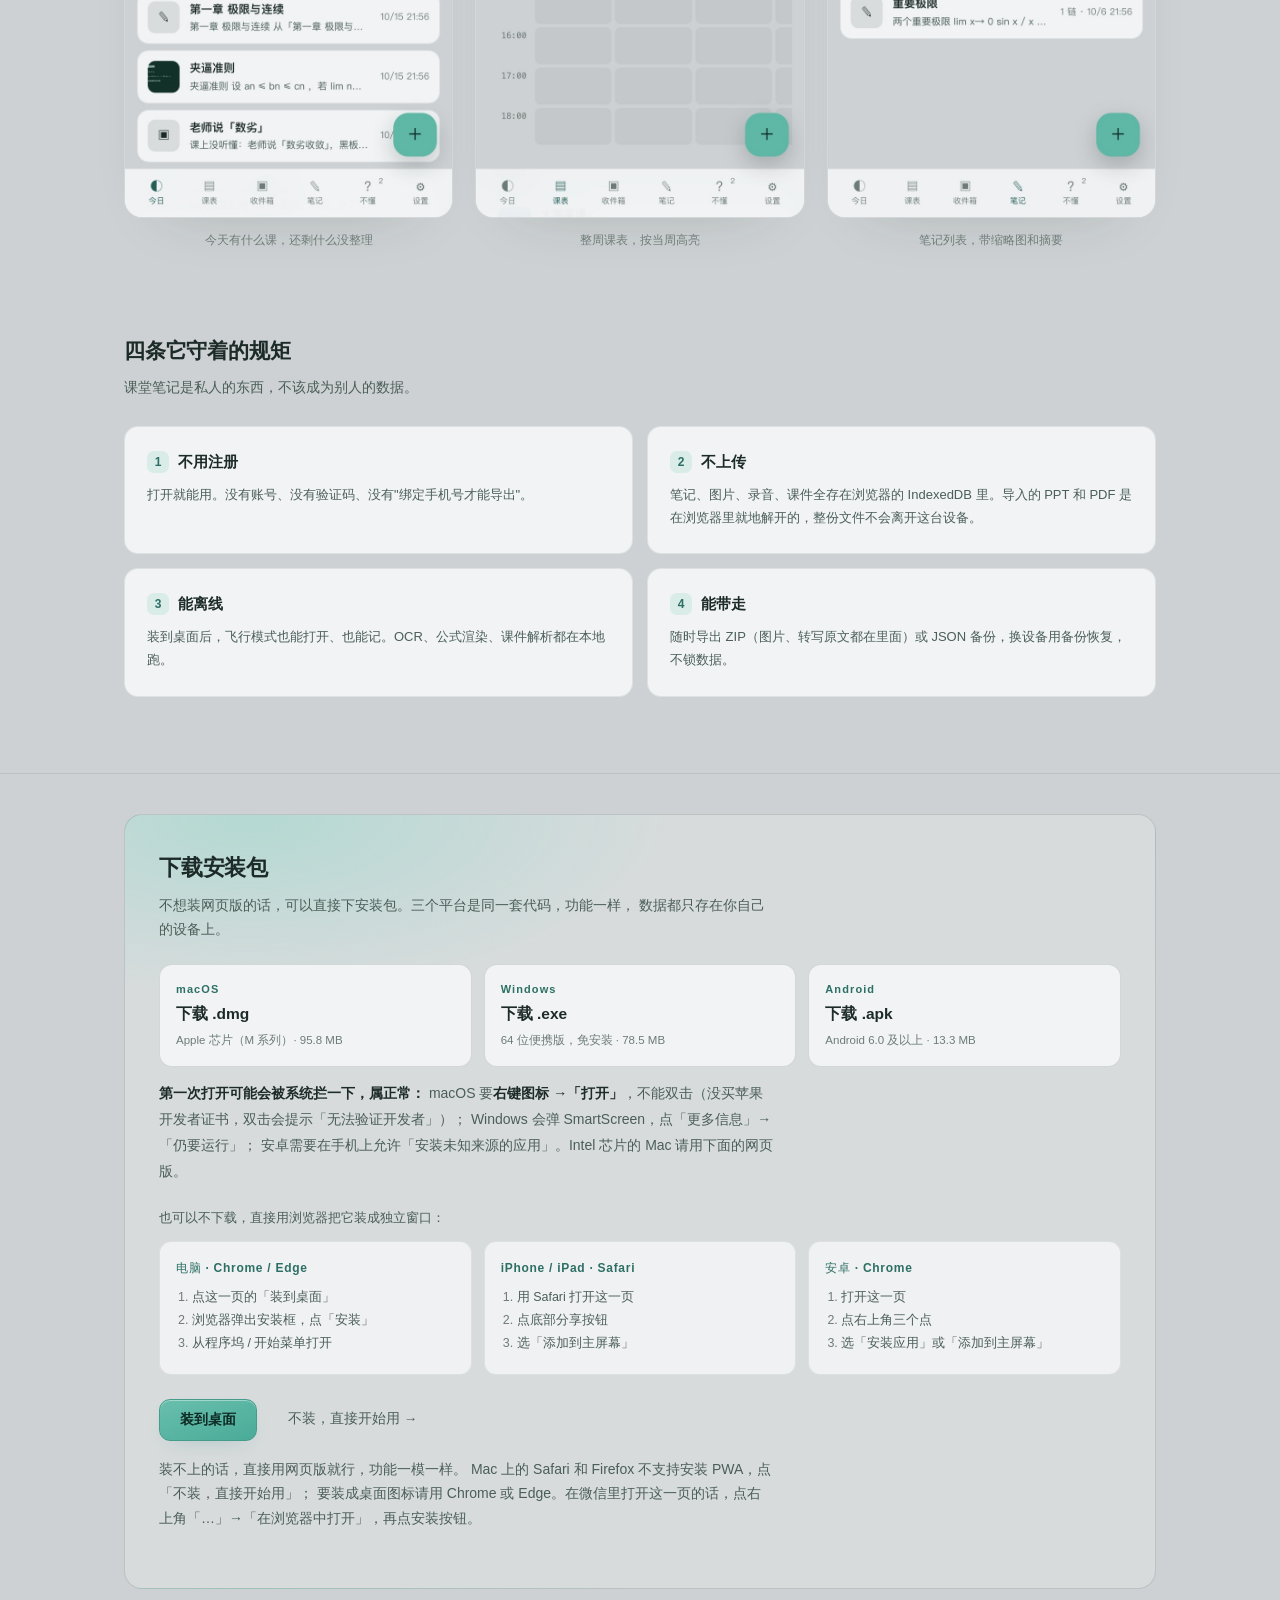
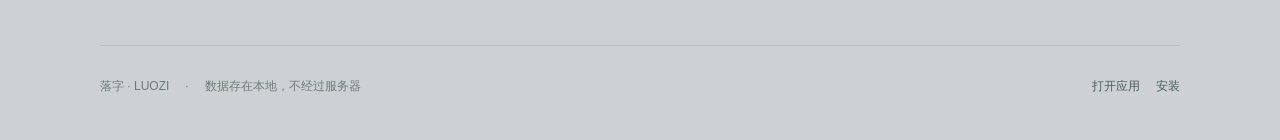
==== commit 7397d5cf: "加 macOS 安装包，落地页补上三个平台的下载入口 - mac dmg 最大压缩 + 剥语言包，104.5 -> 95.8 MiB，过 GitHub 100 MiB 上限 - 文件名改 ASCII，" ====
--- a/index.html
+++ b/index.html
@@ -283,6 +283,30 @@
 .install-cta { display: flex; gap: 10px; flex-wrap: wrap; align-items: center; margin-bottom: 16px; }
 .install-cta .btn { margin: 0; }
 
+/* ---------------- 下载卡片 ---------------- */
+.dl {
+  display: grid; grid-template-columns: repeat(3, 1fr); gap: 12px;
+  margin: 4px 0 14px;
+}
+.dl-card {
+  display: flex; flex-direction: column; gap: 3px;
+  background: var(--panel); border: 1px solid var(--line);
+  border-radius: 13px; padding: 15px 16px 17px;
+  transition: border-color .18s, transform .18s, box-shadow .18s;
+}
+.dl-card:hover {
+  border-color: var(--mint); transform: translateY(-2px);
+  box-shadow: 0 14px 30px -18px rgba(29, 43, 40, .30);
+}
+.dl-os { font-size: 11px; letter-spacing: .1em; color: var(--mint-strong); font-weight: 600; }
+.dl-card b { font-size: 15.5px; font-weight: 650; color: var(--ink); }
+.dl-size { font-size: 11.5px; color: var(--faint); line-height: 1.6; }
+.dl-warn {
+  font-size: 12px; color: var(--muted); line-height: 1.85; margin: 0 0 26px;
+}
+.dl-warn b { color: var(--ink); font-weight: 600; }
+.dl-sub { font-size: 13px; color: var(--muted); margin: 0 0 12px; }
+
 /* ---------------- 页脚 ---------------- */
 .foot {
   border-top: 1px solid var(--line-soft); padding: 30px 0 44px;
@@ -320,6 +344,7 @@
   .mobile { display: none; }
   .principle-grid { grid-template-columns: 1fr; }
   .plats { grid-template-columns: 1fr; }
+  .dl { grid-template-columns: 1fr; }
   .phones { grid-template-columns: repeat(3, 1fr); gap: 10px; }
   .topnav { display: none; }
   .topbar .wrap { height: 56px; }
@@ -657,11 +682,36 @@
   <section class="install" id="install">
     <div class="wrap">
       <div class="install-card">
-        <h2>把它装到桌面上</h2>
+        <h2>下载安装包</h2>
         <p>
-          落字是个 PWA，不需要去应用商店，也不用下载安装包。
-          装完是一个独立窗口，跟普通软件一样从程序坞或主屏点开。
+          不想装网页版的话，可以直接下安装包。三个平台是同一套代码，功能一样，
+          数据都只存在你自己的设备上。
         </p>
+        <div class="dl">
+          <a class="dl-card" href="download/luozi-1.4.0-mac-arm64.dmg" download>
+            <span class="dl-os">macOS</span>
+            <b>下载 .dmg</b>
+            <span class="dl-size">Apple 芯片（M 系列）· 95.8 MB</span>
+          </a>
+          <a class="dl-card" href="download/luozi-1.4.0-win-x64.exe" download>
+            <span class="dl-os">Windows</span>
+            <b>下载 .exe</b>
+            <span class="dl-size">64 位便携版，免安装 · 78.5 MB</span>
+          </a>
+          <a class="dl-card" href="download/luozi-1.4.0-android.apk" download>
+            <span class="dl-os">Android</span>
+            <b>下载 .apk</b>
+            <span class="dl-size">Android 6.0 及以上 · 13.3 MB</span>
+          </a>
+        </div>
+        <p class="dl-warn">
+          <b>第一次打开可能会被系统拦一下，属正常：</b>
+          macOS 要<b>右键图标 →「打开」</b>，不能双击（没买苹果开发者证书，双击会提示「无法验证开发者」）；
+          Windows 会弹 SmartScreen，点「更多信息」→「仍要运行」；
+          安卓需要在手机上允许「安装未知来源的应用」。Intel 芯片的 Mac 请用下面的网页版。
+        </p>
+
+        <div class="dl-sub">也可以不下载，直接用浏览器把它装成独立窗口：</div>
         <div class="plats">
           <div class="plat">
             <div class="os">电脑 · Chrome / Edge</div>
